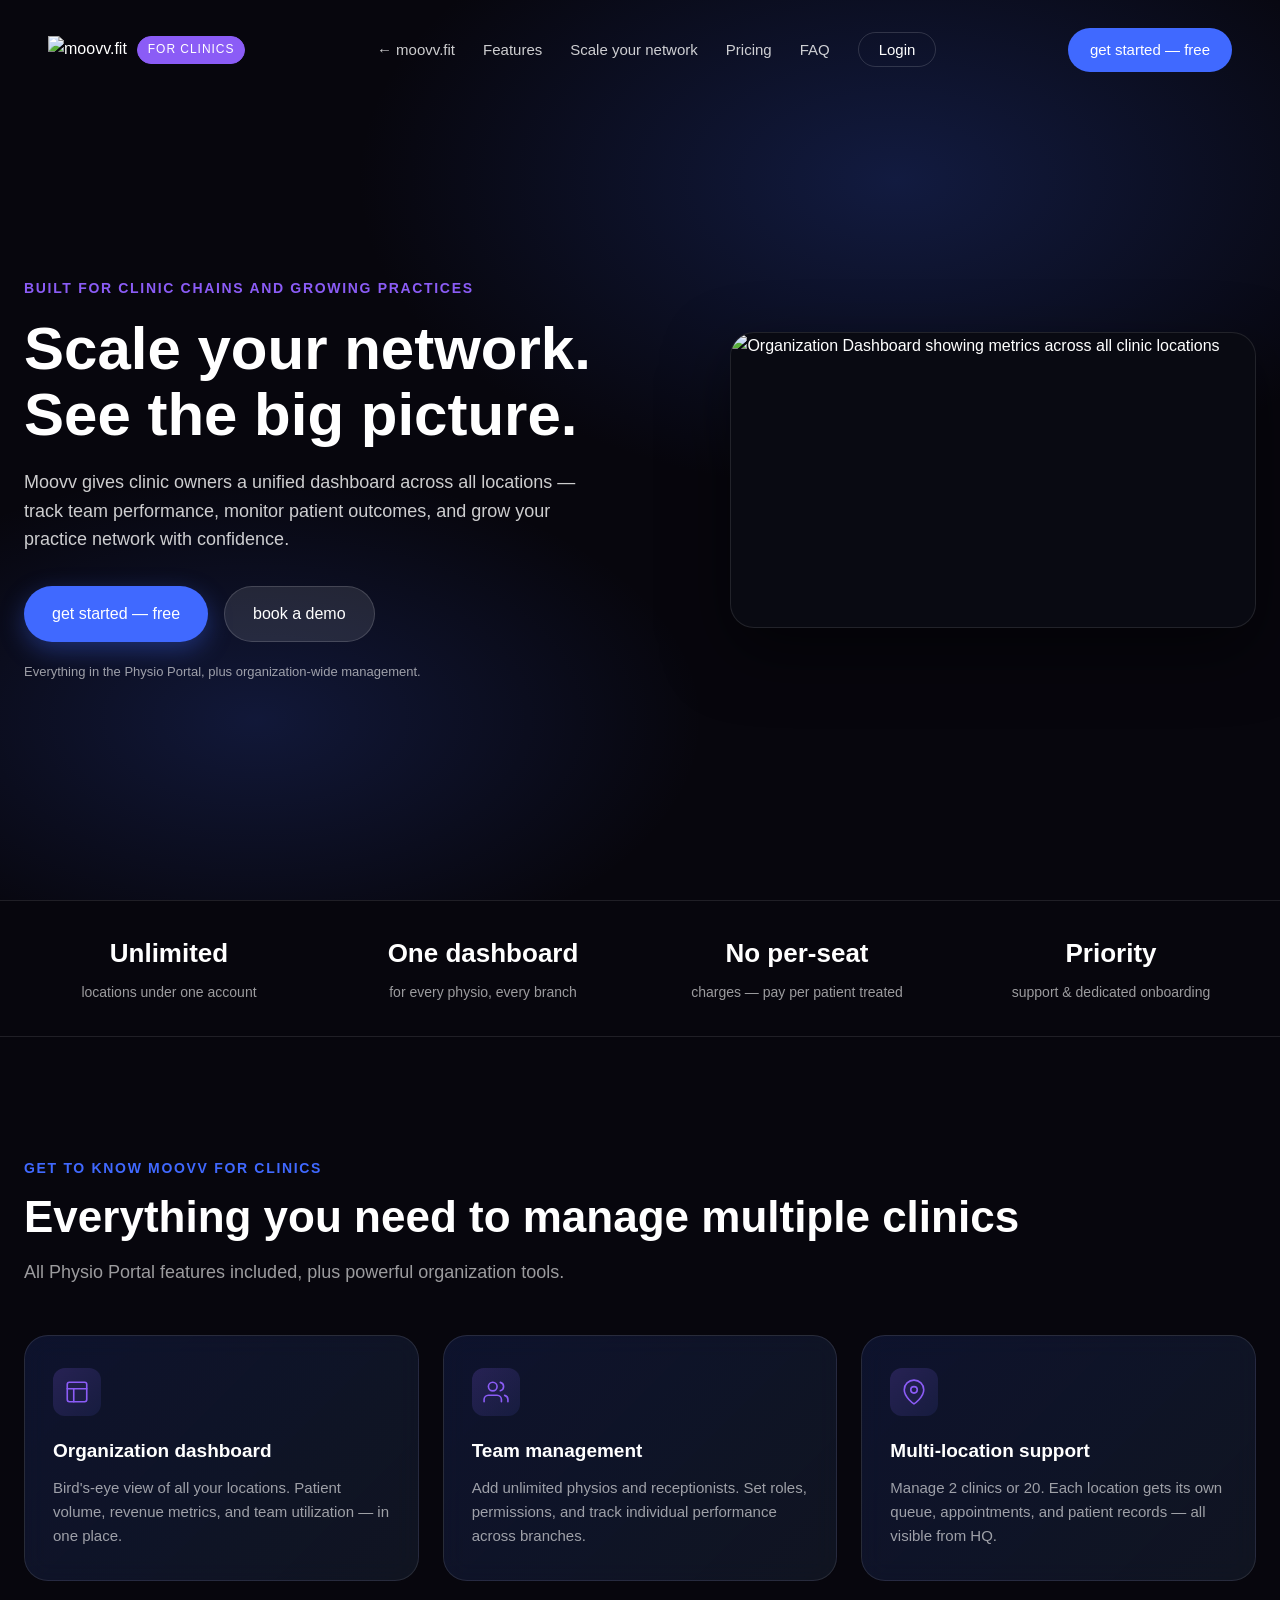
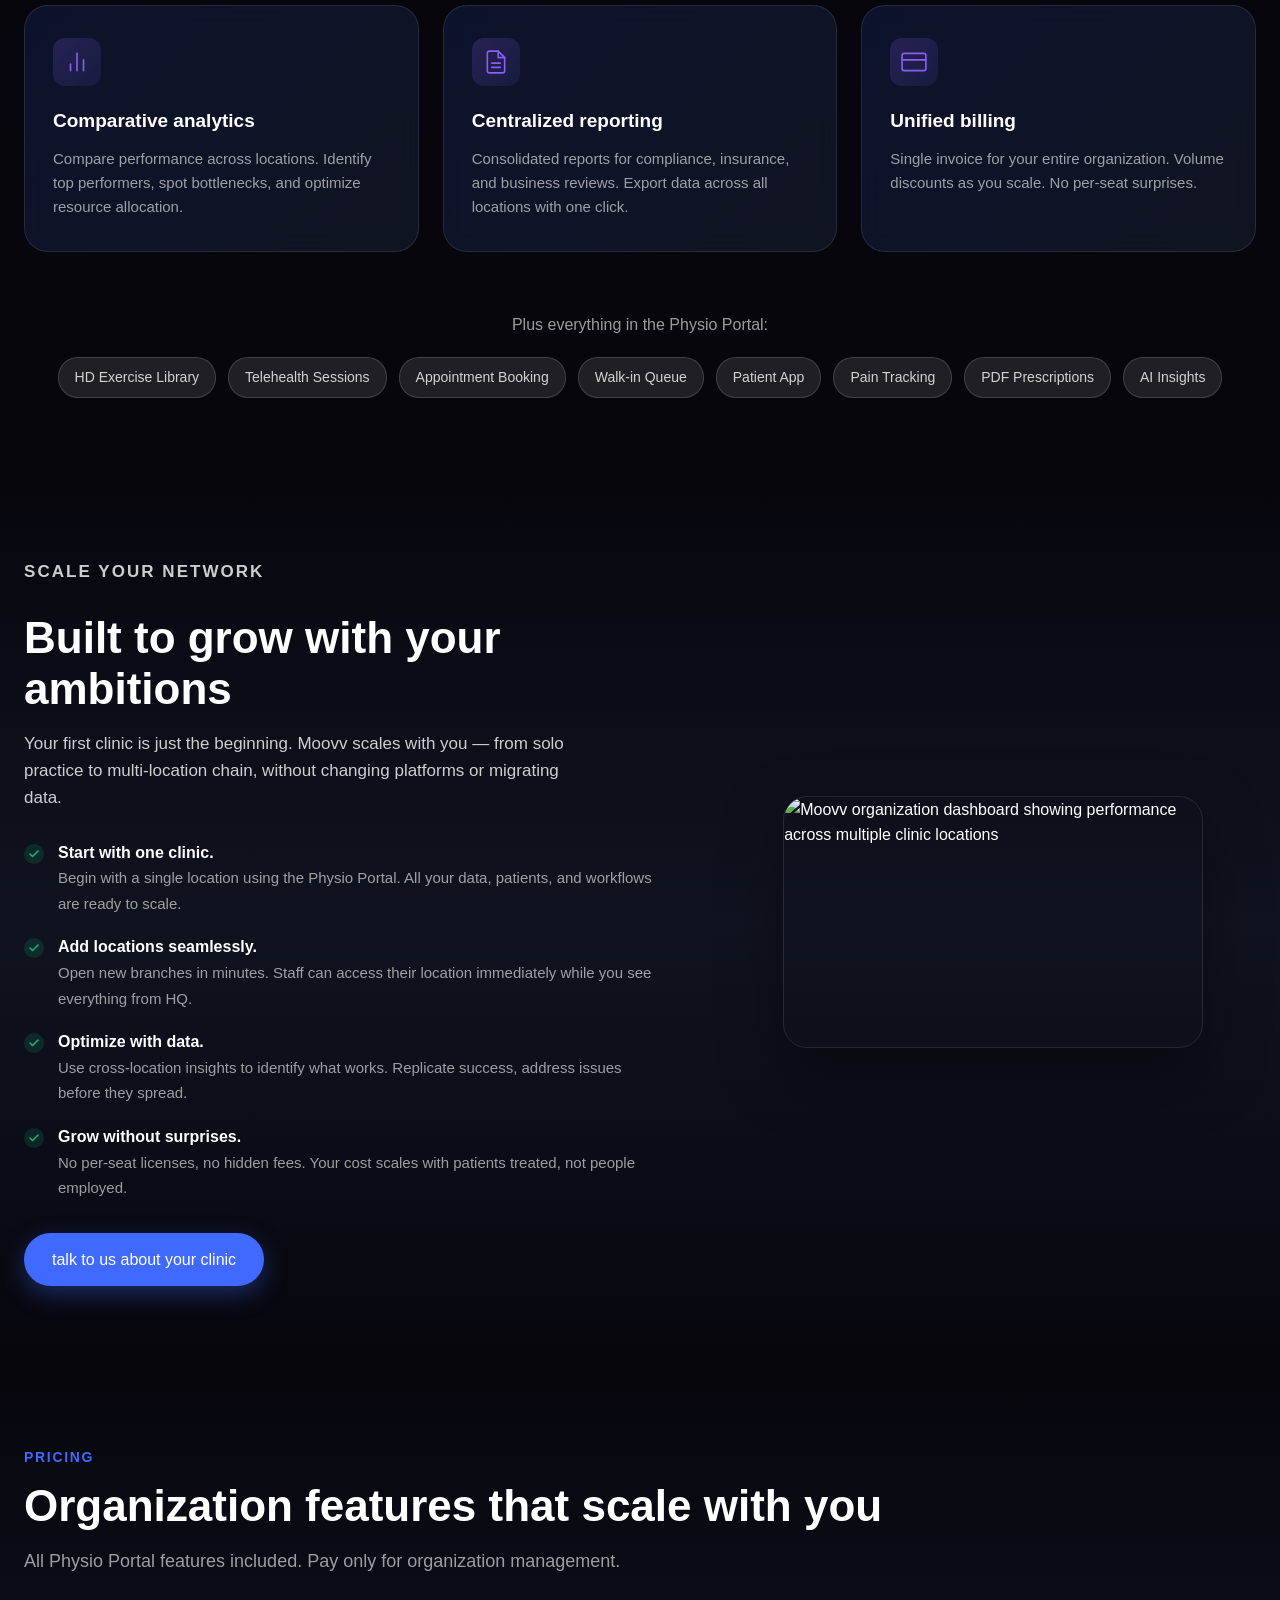
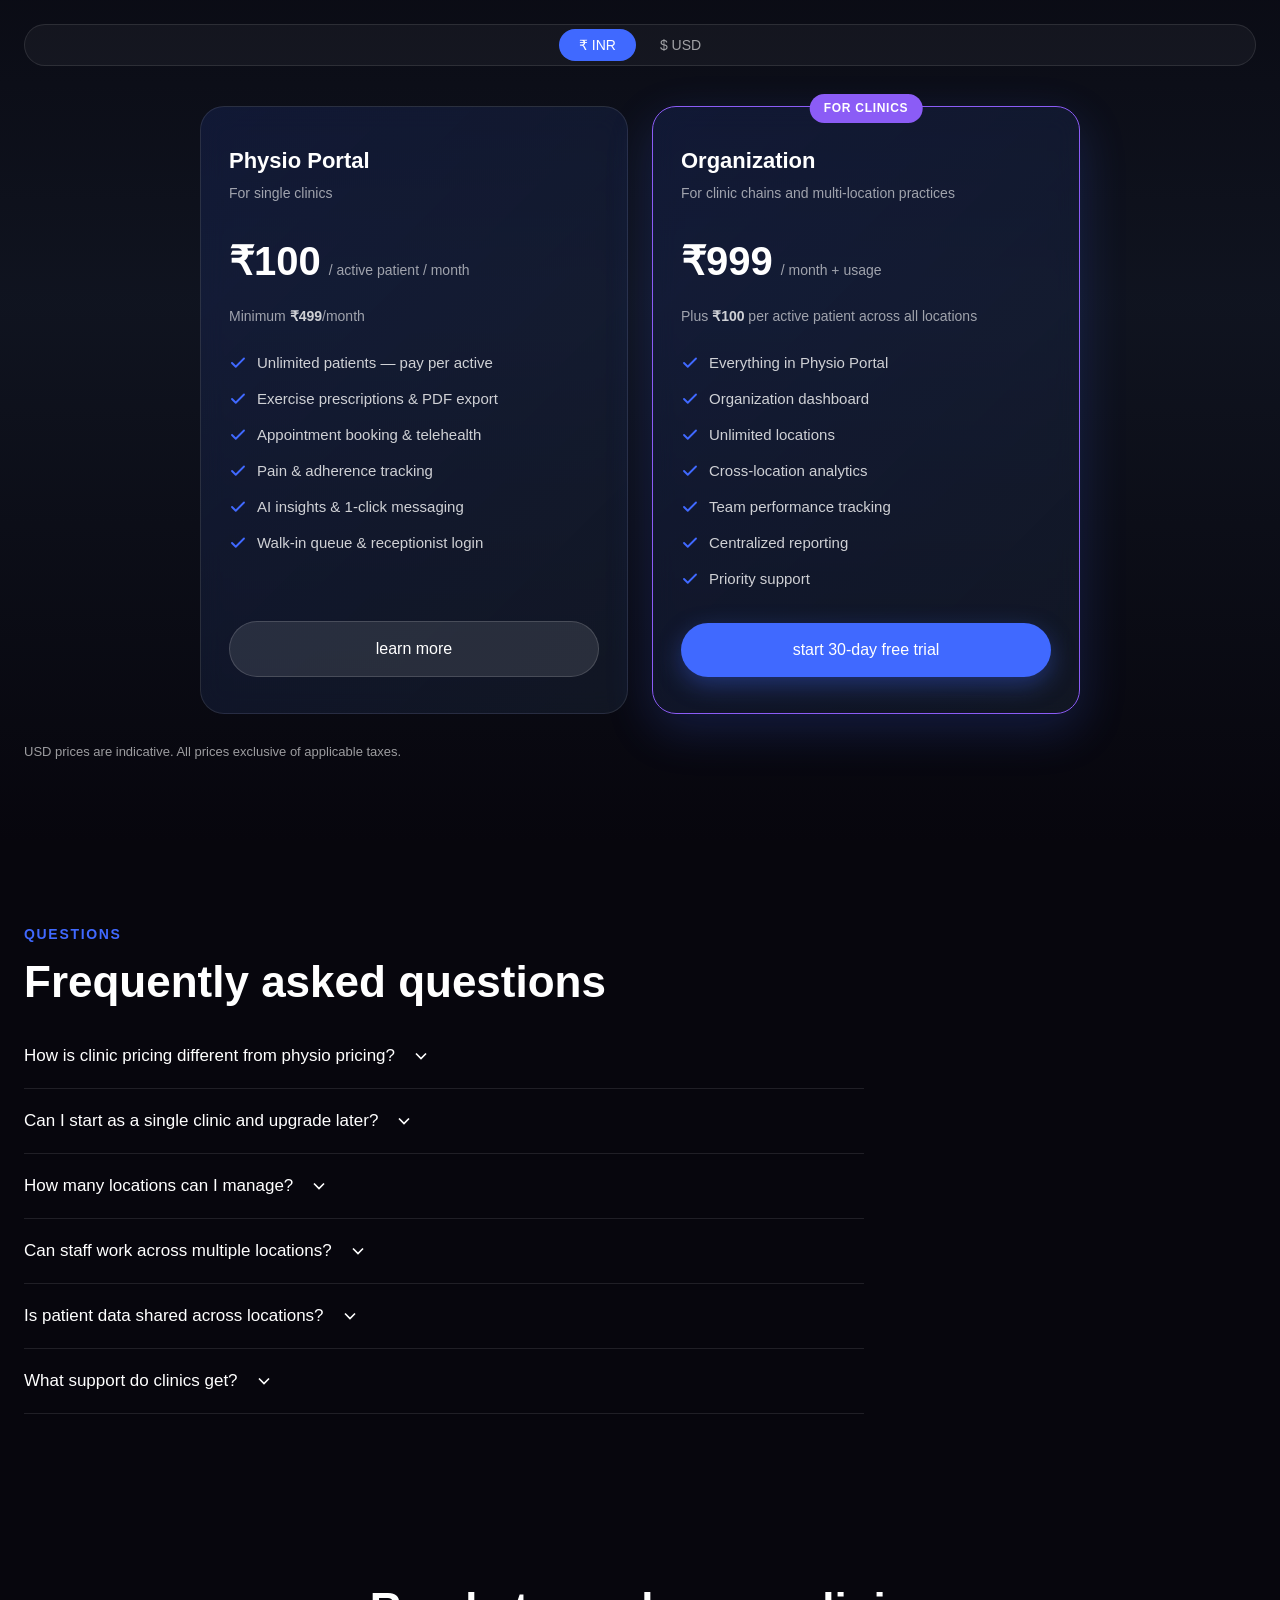
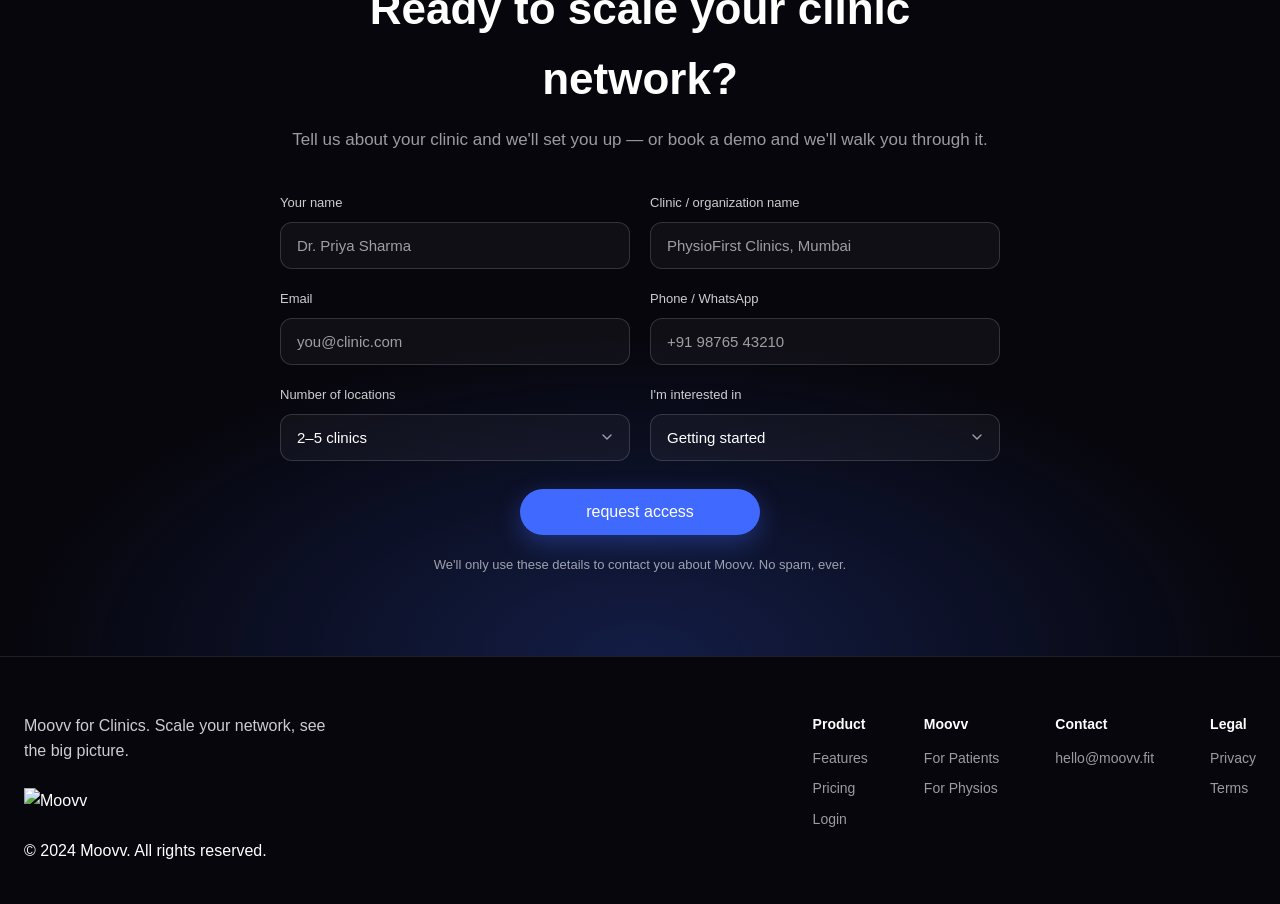
==== for-clinics/index.html @ 2aae52e4 "fix(for-clinics): UI fixes - logo tag, currency toggle, FAQ, pricing text, CTA" ====
<!DOCTYPE html>
<html lang="en">

<head>
  <meta charset="UTF-8">
  <meta name="viewport" content="width=device-width, initial-scale=1.0, viewport-fit=cover">
  <meta name="description"
    content="Moovv for Clinics — manage multiple locations, track physio performance, and grow your practice network. Organization dashboard, team analytics, and centralized patient insights. Everything in the Physio Portal, plus multi-location management from ₹999/month.">
  <meta name="keywords"
    content="physiotherapy clinic software, multi-location clinic management, physio practice network, clinic analytics, team performance tracking, physiotherapy chain software, clinic dashboard India, multi-branch physio software, physio clinic management, HEP software for chains">
  <meta name="theme-color" content="#07060D">

  <!-- Open Graph -->
  <meta property="og:title" content="Moovv for Clinics — scale your physiotherapy network">
  <meta property="og:description"
    content="Organization dashboard, multi-location management, team analytics, and centralized patient insights — built for clinic chains and growing practices.">
  <meta property="og:type" content="website">
  <meta property="og:url" content="https://www.moovv.fit/for-clinics/">
  <meta property="og:image" content="images/placeholders/og-image.png">

  <!-- Twitter -->
  <meta name="twitter:card" content="summary_large_image">
  <meta name="twitter:title" content="Moovv for Clinics — scale your physiotherapy network">
  <meta name="twitter:description"
    content="Organization dashboard, multi-location management, team analytics, and centralized patient insights — built for clinic chains.">
  <meta name="twitter:image" content="images/placeholders/og-image.png">

  <link rel="canonical" href="https://www.moovv.fit/for-clinics/">

  <title>Moovv for Clinics — Multi-Location Practice Management</title>
  <link rel="icon" type="image/svg+xml" href="images/Logo_Icon.svg">

  <script type="application/ld+json">
  {
    "@context": "https://schema.org",
    "@type": "SoftwareApplication",
    "name": "Moovv for Clinics",
    "applicationCategory": "BusinessApplication",
    "operatingSystem": "Web",
    "description": "Multi-location physiotherapy clinic management platform with organization dashboard, team analytics, centralized patient tracking, and performance insights across all branches.",
    "url": "https://www.moovv.fit/for-clinics/",
    "publisher": { "@type": "Organization", "name": "Moovv" },
    "offers": {
      "@type": "Offer",
      "price": "999",
      "priceCurrency": "INR",
      "description": "₹999/month for organization features, plus ₹100 per active patient across all locations. Includes everything in the Physio Portal."
    }
  }
  </script>

  <script type="application/ld+json">
  {
    "@context": "https://schema.org",
    "@type": "FAQPage",
    "mainEntity": [
      {
        "@type": "Question",
        "name": "How is clinic pricing different from physio pricing?",
        "acceptedAnswer": {
          "@type": "Answer",
          "text": "Individual physios pay ₹499/month minimum + ₹100 per active patient. Clinics pay an additional ₹999/month for organization features (dashboard, multi-location, analytics) — the per-patient rate stays the same across all your locations."
        }
      },
      {
        "@type": "Question",
        "name": "Can I start as a single clinic and upgrade later?",
        "acceptedAnswer": {
          "@type": "Answer",
          "text": "Absolutely. Start with the Physio Portal. When you're ready to add locations or need organization features, upgrade instantly. All your data carries over."
        }
      },
      {
        "@type": "Question",
        "name": "How many locations can I manage?",
        "acceptedAnswer": {
          "@type": "Answer",
          "text": "Unlimited. Whether you have 2 clinics or 50, the organization fee stays at ₹999/month. You only pay more as your patient volume grows."
        }
      },
      {
        "@type": "Question",
        "name": "Can staff work across multiple locations?",
        "acceptedAnswer": {
          "@type": "Answer",
          "text": "Yes. Physios can be assigned to multiple branches and their schedules sync across locations. Receptionists can manage queues for any location they're permitted to access."
        }
      },
      {
        "@type": "Question",
        "name": "Is patient data shared across locations?",
        "acceptedAnswer": {
          "@type": "Answer",
          "text": "Patient records are accessible at any location within your organization (with appropriate permissions). If a patient visits a different branch, their history is available to the treating physio."
        }
      },
      {
        "@type": "Question",
        "name": "What support do clinics get?",
        "acceptedAnswer": {
          "@type": "Answer",
          "text": "Organization accounts include priority support with faster response times, dedicated onboarding for new locations, and quarterly business reviews on request."
        }
      }
    ]
  }
  </script>

  <link rel="stylesheet" href="css/styles.css?v=2">
</head>

<body>
  <!-- Navigation -->
  <nav class="nav" id="nav">
    <div class="nav-container">
      <a href="/for-clinics/" class="nav-logo">
        <img src="images/Logo.svg" alt="moovv.fit" class="nav-logo-img">
        <span class="nav-logo-tag clinic">for clinics</span>
      </a>

      <ul class="nav-links" id="navLinks">
        <li><a href="https://www.moovv.fit/" class="nav-back">← moovv.fit</a></li>
        <li><a href="#features">Features</a></li>
        <li><a href="#scale">Scale your network</a></li>
        <li><a href="#pricing">Pricing</a></li>
        <li><a href="#faq">FAQ</a></li>
        <li><a href="https://physio.moovv.fit/login" class="nav-login" rel="noopener noreferrer">Login</a></li>
      </ul>

      <a href="#get-started" class="btn-nav-cta">get started — free</a>

      <button class="nav-toggle" id="navToggle" aria-label="Toggle navigation">
        <span></span>
        <span></span>
        <span></span>
      </button>
    </div>
  </nav>

  <!-- Hero Section -->
  <section class="hero" id="hero">
    <div class="hero-bg">
      <div class="hero-overlay"></div>
    </div>

    <div class="container hero-content hero-layout">
      <div class="hero-copy">
        <p class="hero-eyebrow clinic">Built for clinic chains and growing practices</p>
        <h1>Scale your network.<br>See the big picture.</h1>
        <p class="hero-subtitle">Moovv gives clinic owners a unified dashboard across all locations — track team performance, 
          monitor patient outcomes, and grow your practice network with confidence.</p>

        <div class="hero-ctas">
          <a href="#get-started" class="btn-primary">get started — free</a>
          <a href="#get-started" class="btn-secondary" data-intent="demo">book a demo</a>
        </div>

        <p class="hero-trust">Everything in the Physio Portal, plus organization-wide management.</p>
      </div>

      <div class="hero-media">
        <div class="video-frame">
          <img class="hero-img" src="images/screens/org-dashboard.png" alt="Organization Dashboard showing metrics across all clinic locations" width="1600" height="960">
        </div>
      </div>
    </div>
  </section>

  <!-- Social proof strip -->
  <section class="proof-strip">
    <div class="container proof-grid">
      <div class="proof-item">
        <strong>Unlimited</strong>
        <span>locations under one account</span>
      </div>
      <div class="proof-item">
        <strong>One dashboard</strong>
        <span>for every physio, every branch</span>
      </div>
      <div class="proof-item">
        <strong>No per-seat</strong>
        <span>charges — pay per patient treated</span>
      </div>
      <div class="proof-item">
        <strong>Priority</strong>
        <span>support &amp; dedicated onboarding</span>
      </div>
    </div>
  </section>

  <!-- Features Section -->
  <section class="features" id="features">
    <div class="container">
      <p class="section-eyebrow">Get to know Moovv for Clinics</p>
      <h2 class="section-title">Everything you need to manage multiple clinics</h2>
      <p class="section-subtitle">All Physio Portal features included, plus powerful organization tools.</p>

      <div class="feature-grid">
        <div class="glass-panel feature-card">
          <div class="panel-icon clinic">
            <svg viewBox="0 0 24 24" fill="none" stroke="currentColor" stroke-width="1.5" stroke-linecap="round" stroke-linejoin="round">
              <rect x="3" y="3" width="18" height="18" rx="2" ry="2"></rect>
              <line x1="3" y1="9" x2="21" y2="9"></line>
              <line x1="9" y1="21" x2="9" y2="9"></line>
            </svg>
          </div>
          <h3>Organization dashboard</h3>
          <p>Bird's-eye view of all your locations. Patient volume, revenue metrics, and team utilization — in one place.</p>
        </div>

        <div class="glass-panel feature-card">
          <div class="panel-icon clinic">
            <svg viewBox="0 0 24 24" fill="none" stroke="currentColor" stroke-width="1.5" stroke-linecap="round" stroke-linejoin="round">
              <path d="M17 21v-2a4 4 0 0 0-4-4H5a4 4 0 0 0-4 4v2"></path>
              <circle cx="9" cy="7" r="4"></circle>
              <path d="M23 21v-2a4 4 0 0 0-3-3.87"></path>
              <path d="M16 3.13a4 4 0 0 1 0 7.75"></path>
            </svg>
          </div>
          <h3>Team management</h3>
          <p>Add unlimited physios and receptionists. Set roles, permissions, and track individual performance across branches.</p>
        </div>

        <div class="glass-panel feature-card">
          <div class="panel-icon clinic">
            <svg viewBox="0 0 24 24" fill="none" stroke="currentColor" stroke-width="1.5" stroke-linecap="round" stroke-linejoin="round">
              <path d="M21 10c0 7-9 13-9 13s-9-6-9-13a9 9 0 0 1 18 0z"></path>
              <circle cx="12" cy="10" r="3"></circle>
            </svg>
          </div>
          <h3>Multi-location support</h3>
          <p>Manage 2 clinics or 20. Each location gets its own queue, appointments, and patient records — all visible from HQ.</p>
        </div>

        <div class="glass-panel feature-card">
          <div class="panel-icon clinic">
            <svg viewBox="0 0 24 24" fill="none" stroke="currentColor" stroke-width="1.5" stroke-linecap="round" stroke-linejoin="round">
              <line x1="18" y1="20" x2="18" y2="10"></line>
              <line x1="12" y1="20" x2="12" y2="4"></line>
              <line x1="6" y1="20" x2="6" y2="14"></line>
            </svg>
          </div>
          <h3>Comparative analytics</h3>
          <p>Compare performance across locations. Identify top performers, spot bottlenecks, and optimize resource allocation.</p>
        </div>

        <div class="glass-panel feature-card">
          <div class="panel-icon clinic">
            <svg viewBox="0 0 24 24" fill="none" stroke="currentColor" stroke-width="1.5" stroke-linecap="round" stroke-linejoin="round">
              <path d="M14 2H6a2 2 0 0 0-2 2v16a2 2 0 0 0 2 2h12a2 2 0 0 0 2-2V8z"></path>
              <polyline points="14 2 14 8 20 8"></polyline>
              <line x1="16" y1="13" x2="8" y2="13"></line>
              <line x1="16" y1="17" x2="8" y2="17"></line>
            </svg>
          </div>
          <h3>Centralized reporting</h3>
          <p>Consolidated reports for compliance, insurance, and business reviews. Export data across all locations with one click.</p>
        </div>

        <div class="glass-panel feature-card">
          <div class="panel-icon clinic">
            <svg viewBox="0 0 24 24" fill="none" stroke="currentColor" stroke-width="1.5" stroke-linecap="round" stroke-linejoin="round">
              <rect x="1" y="4" width="22" height="16" rx="2" ry="2"></rect>
              <line x1="1" y1="10" x2="23" y2="10"></line>
            </svg>
          </div>
          <h3>Unified billing</h3>
          <p>Single invoice for your entire organization. Volume discounts as you scale. No per-seat surprises.</p>
        </div>
      </div>

      <div class="features-included">
        <p class="features-included-label">Plus everything in the Physio Portal:</p>
        <div class="features-included-list">
          <span>HD Exercise Library</span>
          <span>Telehealth Sessions</span>
          <span>Appointment Booking</span>
          <span>Walk-in Queue</span>
          <span>Patient App</span>
          <span>Pain Tracking</span>
          <span>PDF Prescriptions</span>
          <span>AI Insights</span>
        </div>
      </div>
    </div>
  </section>

  <!-- Scale Section -->
  <section class="grow" id="scale">
    <div class="container grow-layout">
      <div class="grow-copy">
        <p class="section-eyebrow">Scale your network</p>
        <h2 class="section-title">Built to grow with your ambitions</h2>
        <p>Your first clinic is just the beginning. Moovv scales with you — from solo practice to multi-location chain, without changing platforms or migrating data.</p>

        <ul class="grow-list">
          <li>
            <strong>Start with one clinic.</strong>
            <span>Begin with a single location using the Physio Portal. All your data, patients, and workflows are ready to scale.</span>
          </li>
          <li>
            <strong>Add locations seamlessly.</strong>
            <span>Open new branches in minutes. Staff can access their location immediately while you see everything from HQ.</span>
          </li>
          <li>
            <strong>Optimize with data.</strong>
            <span>Use cross-location insights to identify what works. Replicate success, address issues before they spread.</span>
          </li>
          <li>
            <strong>Grow without surprises.</strong>
            <span>No per-seat licenses, no hidden fees. Your cost scales with patients treated, not people employed.</span>
          </li>
        </ul>

        <a href="#get-started" class="btn-primary">talk to us about your clinic</a>
      </div>

      <div class="grow-media">
        <img class="section-img section-img--tall" src="images/screens/org-dashboard.png"
          alt="Moovv organization dashboard showing performance across multiple clinic locations" width="1600" height="960" loading="lazy">
      </div>
    </div>
  </section>

  <!-- Pricing Section -->
  <section class="pricing" id="pricing">
    <div class="container">
      <p class="section-eyebrow">Pricing</p>
      <h2 class="section-title">Organization features that scale with you</h2>
      <p class="section-subtitle">All Physio Portal features included. Pay only for organization management.</p>

      <div class="currency-toggle" role="group" aria-label="Currency">
        <button class="currency-btn active" data-currency="inr" aria-pressed="true">₹ INR</button>
        <button class="currency-btn" data-currency="usd" aria-pressed="false">$ USD</button>
      </div>

      <div class="pricing-grid pricing-grid--two">
        <div class="glass-panel pricing-card">
          <h3>Physio Portal</h3>
          <p class="pricing-tagline">For single clinics</p>
          <div class="pricing-amount">
            <span class="price" data-inr="₹100" data-usd="$1.05">₹100</span>
            <span class="pricing-period">/ active patient / month</span>
          </div>
          <p class="pricing-min">Minimum <span data-inr="₹499" data-usd="$5.25">₹499</span>/month</p>
          <ul class="pricing-features">
            <li>Unlimited patients — pay per active</li>
            <li>Exercise prescriptions &amp; PDF export</li>
            <li>Appointment booking &amp; telehealth</li>
            <li>Pain &amp; adherence tracking</li>
            <li>AI insights &amp; 1-click messaging</li>
            <li>Walk-in queue &amp; receptionist login</li>
          </ul>
          <a href="/for-physios/#get-started" class="btn-secondary pricing-cta">learn more</a>
        </div>

        <div class="glass-panel pricing-card pricing-card--featured">
          <span class="pricing-badge clinic">For Clinics</span>
          <h3>Organization</h3>
          <p class="pricing-tagline">For clinic chains and multi-location practices</p>
          <div class="pricing-amount">
            <span class="price" data-inr="₹999" data-usd="$10.50">₹999</span>
            <span class="pricing-period">/ month + usage</span>
          </div>
          <p class="pricing-min">Plus <span data-inr="₹100" data-usd="$1.05">₹100</span> per active patient across all locations</p>
          <ul class="pricing-features">
            <li>Everything in Physio Portal</li>
            <li>Organization dashboard</li>
            <li>Unlimited locations</li>
            <li>Cross-location analytics</li>
            <li>Team performance tracking</li>
            <li>Centralized reporting</li>
            <li>Priority support</li>
          </ul>
          <a href="#get-started" class="btn-primary pricing-cta">start 30-day free trial</a>
        </div>
      </div>

      <p class="pricing-note">USD prices are indicative. All prices exclusive of applicable taxes.</p>
    </div>
  </section>

  <!-- FAQ Section -->
  <section class="faq" id="faq">
    <div class="container">
      <p class="section-eyebrow">Questions</p>
      <h2 class="section-title">Frequently asked questions</h2>

      <div class="faq-list">
        <div class="faq-item">
          <button class="faq-question" aria-expanded="false">
            <span>How is clinic pricing different from physio pricing?</span>
            <svg class="faq-chevron" viewBox="0 0 24 24" fill="none" stroke="currentColor" stroke-width="2">
              <polyline points="6 9 12 15 18 9"></polyline>
            </svg>
          </button>
          <div class="faq-answer">
            <p>Individual physios pay ₹499/month minimum + ₹100 per active patient. Clinics pay an additional ₹999/month for organization features (dashboard, multi-location, analytics) — the per-patient rate stays the same across all your locations.</p>
          </div>
        </div>

        <div class="faq-item">
          <button class="faq-question" aria-expanded="false">
            <span>Can I start as a single clinic and upgrade later?</span>
            <svg class="faq-chevron" viewBox="0 0 24 24" fill="none" stroke="currentColor" stroke-width="2">
              <polyline points="6 9 12 15 18 9"></polyline>
            </svg>
          </button>
          <div class="faq-answer">
            <p>Absolutely. Start with the Physio Portal. When you're ready to add locations or need organization features, upgrade instantly. All your data carries over.</p>
          </div>
        </div>

        <div class="faq-item">
          <button class="faq-question" aria-expanded="false">
            <span>How many locations can I manage?</span>
            <svg class="faq-chevron" viewBox="0 0 24 24" fill="none" stroke="currentColor" stroke-width="2">
              <polyline points="6 9 12 15 18 9"></polyline>
            </svg>
          </button>
          <div class="faq-answer">
            <p>Unlimited. Whether you have 2 clinics or 50, the organization fee stays at ₹999/month. You only pay more as your patient volume grows.</p>
          </div>
        </div>

        <div class="faq-item">
          <button class="faq-question" aria-expanded="false">
            <span>Can staff work across multiple locations?</span>
            <svg class="faq-chevron" viewBox="0 0 24 24" fill="none" stroke="currentColor" stroke-width="2">
              <polyline points="6 9 12 15 18 9"></polyline>
            </svg>
          </button>
          <div class="faq-answer">
            <p>Yes. Physios can be assigned to multiple branches and their schedules sync across locations. Receptionists can manage queues for any location they're permitted to access.</p>
          </div>
        </div>

        <div class="faq-item">
          <button class="faq-question" aria-expanded="false">
            <span>Is patient data shared across locations?</span>
            <svg class="faq-chevron" viewBox="0 0 24 24" fill="none" stroke="currentColor" stroke-width="2">
              <polyline points="6 9 12 15 18 9"></polyline>
            </svg>
          </button>
          <div class="faq-answer">
            <p>Patient records are accessible at any location within your organization (with appropriate permissions). If a patient visits a different branch, their history is available to the treating physio.</p>
          </div>
        </div>

        <div class="faq-item">
          <button class="faq-question" aria-expanded="false">
            <span>What support do clinics get?</span>
            <svg class="faq-chevron" viewBox="0 0 24 24" fill="none" stroke="currentColor" stroke-width="2">
              <polyline points="6 9 12 15 18 9"></polyline>
            </svg>
          </button>
          <div class="faq-answer">
            <p>Organization accounts include priority support with faster response times, dedicated onboarding for new locations, and quarterly business reviews on request.</p>
          </div>
        </div>
      </div>
    </div>
  </section>

  <!-- Get Started / Onboarding Form Section -->
  <section class="cta" id="get-started">
    <div class="cta-bg"></div>
    <div class="container">
      <div class="cta-inner">
        <h2>Ready to scale your clinic network?</h2>
        <p class="cta-subtitle">Tell us about your clinic and we'll set you up — or book a demo and we'll walk you through it.</p>

        <form class="onboard-form" id="onboardForm" action="https://664k2ljv5fjdlqzc2pzjy4nijm0wggxg.lambda-url.ap-south-1.on.aws/" method="POST">
          <input type="text" name="_gotcha" style="display:none">
          <input type="hidden" name="source" value="for-clinics">

          <div class="form-row">
            <label>
              <span>Your name</span>
              <input type="text" name="name" placeholder="Dr. Priya Sharma" required>
            </label>
            <label>
              <span>Clinic / organization name</span>
              <input type="text" name="clinic" placeholder="PhysioFirst Clinics, Mumbai">
            </label>
          </div>

          <div class="form-row">
            <label>
              <span>Email</span>
              <input type="email" name="email" placeholder="you@clinic.com" required>
            </label>
            <label>
              <span>Phone / WhatsApp</span>
              <input type="tel" name="phone" placeholder="+91 98765 43210">
            </label>
          </div>

          <div class="form-row">
            <label>
              <span>Number of locations</span>
              <select name="practice_size">
                <option value="small">2–5 clinics</option>
                <option value="medium">6–10 clinics</option>
                <option value="large">11–20 clinics</option>
                <option value="chain">20+ clinics / chain</option>
              </select>
            </label>
            <label>
              <span>I'm interested in</span>
              <select name="intent" id="intentSelect">
                <option value="get_started">Getting started</option>
                <option value="demo">Booking a demo</option>
              </select>
            </label>
          </div>

          <button type="submit" class="btn-primary btn-form-submit">request access</button>
          <p class="form-agreement">We'll only use these details to contact you about Moovv. No spam, ever.</p>
        </form>

        <div class="form-success" id="formSuccess" hidden>
          <h3>Thanks — you're on the list! 🎉</h3>
          <p>We'll reach out within one working day to get you set up.</p>
        </div>
      </div>
    </div>
  </section>

  <!-- Footer -->
  <footer class="footer">
    <div class="container">
      <div class="footer-content">
        <div class="footer-left">
          <p class="footer-tagline">Moovv for Clinics. Scale your network, see the big picture.</p>
          <a href="/for-clinics/" class="footer-logo">
            <img src="images/Logo.svg" alt="Moovv" class="nav-logo-img">
          </a>
        </div>

        <div class="footer-links">
          <div class="footer-column">
            <h4>Product</h4>
            <a href="#features">Features</a>
            <a href="#pricing">Pricing</a>
            <a href="https://physio.moovv.fit/login" rel="noopener noreferrer">Login</a>
          </div>
          <div class="footer-column">
            <h4>Moovv</h4>
            <a href="https://www.moovv.fit/">For Patients</a>
            <a href="/for-physios/">For Physios</a>
          </div>
          <div class="footer-column">
            <h4>Contact</h4>
            <a href="mailto:hello@moovv.fit">hello@moovv.fit</a>
          </div>
          <div class="footer-column">
            <h4>Legal</h4>
            <a href="/for-physios/privacy">Privacy</a>
            <a href="/for-physios/terms">Terms</a>
          </div>
        </div>
      </div>

      <div class="footer-bottom">
        <p>&copy; 2024 Moovv. All rights reserved.</p>
      </div>
    </div>
  </footer>

  <script src="js/main.js?v=2"></script>
</body>

</html>
---- for-clinics/css/styles.css ----
/* =============================================
   Moovv for Physios — Landing Page Styles
   Brand tokens mirrored from moovvfit-landing
   ============================================= */

/* Font Faces */
@font-face {
  font-family: 'Lufga';
  src: url('../fonts/Lufga-Regular.ttf') format('truetype');
  font-weight: 400;
  font-style: normal;
  font-display: swap;
}

@font-face {
  font-family: 'Lufga';
  src: url('../fonts/Lufga-Medium.ttf') format('truetype');
  font-weight: 500;
  font-style: normal;
  font-display: swap;
}

@font-face {
  font-family: 'Lufga';
  src: url('../fonts/Lufga-SemiBold.ttf') format('truetype');
  font-weight: 600;
  font-style: normal;
  font-display: swap;
}

@font-face {
  font-family: 'Noto Sans';
  src: url('../fonts/NotoSans-VariableFont_wdth_wght.ttf') format('truetype');
  font-weight: 100 900;
  font-style: normal;
  font-display: swap;
}

/* CSS Variables */
:root {
  --brand-blue: #4069FF;
  --bg-dark-1: #07060D;
  --bg-dark-2: #182132;
  --bg-dark-3: #1B2C6A;
  --bg-dark-4: #090A12;
  --bg-dark-5: #202C59;
  --cta-blue: #4069FF;

  --white-100: #FFFFFF;
  --white-80: rgba(255, 255, 255, 0.80);
  --white-60: rgba(255, 255, 255, 0.60);
  --white-15: rgba(255, 255, 255, 0.15);
  --white-10: rgba(255, 255, 255, 0.10);
  --white-4: rgba(255, 255, 255, 0.04);

  --success-green: #10B981;
  --pain-red: #EF4444;

  --font-heading: 'Lufga', sans-serif;
  --font-body: 'Noto Sans', sans-serif;

  --container-max: 1280px;
  --section-padding: 80px;
}

/* Reset & Base */
*,
*::before,
*::after {
  box-sizing: border-box;
  margin: 0;
  padding: 0;
}

html {
  scroll-behavior: smooth;
  -webkit-font-smoothing: antialiased;
  -moz-osx-font-smoothing: grayscale;
}

body {
  font-family: var(--font-body);
  font-size: 16px;
  line-height: 1.6;
  color: var(--white-100);
  background: var(--bg-dark-1);
  overflow-x: hidden;
}

img {
  max-width: 100%;
  height: auto;
  display: block;
}

a {
  color: inherit;
  text-decoration: none;
}

.container {
  width: 100%;
  max-width: var(--container-max);
  margin: 0 auto;
  padding: 0 24px;
}

section {
  padding: var(--section-padding) 0;
}

section[hidden] {
  display: none;
}

/* Shared typography */
.section-eyebrow {
  font-family: var(--font-heading);
  font-size: 14px;
  font-weight: 600;
  letter-spacing: 0.12em;
  text-transform: uppercase;
  color: var(--brand-blue);
  margin-bottom: 12px;
}

.section-title {
  font-family: var(--font-heading);
  font-size: clamp(28px, 4vw, 44px);
  font-weight: 600;
  line-height: 1.15;
  margin-bottom: 16px;
}

.section-subtitle {
  color: var(--white-60);
  font-size: 18px;
  margin-bottom: 48px;
}

/* Buttons */
.btn-primary,
.btn-secondary {
  display: inline-flex;
  align-items: center;
  justify-content: center;
  gap: 8px;
  font-family: var(--font-heading);
  font-size: 16px;
  font-weight: 500;
  padding: 14px 28px;
  border-radius: 60px;
  border: none;
  cursor: pointer;
  transition: transform 0.2s ease, box-shadow 0.2s ease, background 0.2s ease;
}

.btn-primary {
  background: var(--cta-blue);
  color: var(--white-100);
  box-shadow: 0 8px 24px rgba(64, 105, 255, 0.35);
}

.btn-primary:hover {
  transform: translateY(-2px);
  box-shadow: 0 12px 32px rgba(64, 105, 255, 0.45);
}

.btn-secondary {
  background: var(--white-10);
  color: var(--white-100);
  border: 1px solid var(--white-15);
}

.btn-secondary:hover {
  background: var(--white-15);
  transform: translateY(-2px);
}

/* Glass panel */
.glass-panel {
  background: linear-gradient(135deg, rgba(27, 44, 106, 0.35) 0%, rgba(24, 33, 50, 0.55) 100%);
  border: 1px solid var(--white-10);
  border-radius: 24px;
  backdrop-filter: blur(12px);
  -webkit-backdrop-filter: blur(12px);
}

/* Media placeholders */
.media-placeholder {
  display: flex;
  flex-direction: column;
  align-items: center;
  justify-content: center;
  gap: 12px;
  width: 100%;
  border: 2px dashed var(--white-15);
  border-radius: 24px;
  background: var(--white-4);
  color: var(--white-60);
  font-family: var(--font-heading);
  font-size: 14px;
  text-align: center;
  padding: 24px;
}

.media-placeholder svg {
  width: 48px;
  height: 48px;
  opacity: 0.6;
}

.media-placeholder--video {
  aspect-ratio: 16 / 10;
}

.media-placeholder--tall {
  aspect-ratio: 4 / 5;
  max-width: 420px;
  margin: 0 auto;
}

.media-placeholder--wide {
  aspect-ratio: 16 / 10;
}

.media-placeholder--step {
  aspect-ratio: 4 / 3;
  border-radius: 16px;
  margin-bottom: 20px;
  font-size: 13px;
}

/* Real media (swap the placeholder src, keep the classes) */

/* The frame owns the geometry. The video is taken out of flow inside it, so its
   1280px intrinsic width can never widen the grid column — even if this stylesheet
   loads late or not at all, the column stays put. */
.video-frame {
  position: relative;
  width: 100%;
  max-width: 100%;
  aspect-ratio: 16 / 9;
  border-radius: 24px;
  overflow: hidden;
  border: 1px solid var(--white-10);
  background: var(--bg-dark-4);
  box-shadow: 0 24px 64px rgba(0, 0, 0, 0.5);
}

.hero-video {
  position: absolute;
  inset: 0;
  width: 100%;
  height: 100%;
  max-width: 100%;
  object-fit: contain;
  background: #000;
  display: block;
}

/* Grid items default to min-width:auto, which lets a wide replaced element stretch
   its track. Pin them so no image or video can distort the layout. */
.hero-layout > *,
.grow-layout > *,
.clinics-layout > *,
.feature-grid > *,
.steps-grid > *,
.pricing-grid > * {
  min-width: 0;
}

.section-img {
  width: 100%;
  height: auto;
  border-radius: 24px;
  border: 1px solid var(--white-10);
  box-shadow: 0 24px 64px rgba(0, 0, 0, 0.4);
}

.section-img--tall {
  max-width: 420px;
  margin: 0 auto;
}

/* Screenshots arrive at mixed aspect ratios (wide portal captures next to portrait
   phone grabs), so pin a uniform box and letterbox inside it — the grid stays even
   and nothing gets cropped. */
.step-img {
  width: 100%;
  aspect-ratio: 4 / 3;
  object-fit: contain;
  background: var(--bg-dark-4);
  border-radius: 16px;
  border: 1px solid var(--white-10);
  margin-bottom: 20px;
}

/* =============================================
   Navigation
   ============================================= */
.nav {
  position: fixed;
  top: 16px;
  left: 50%;
  transform: translateX(-50%);
  z-index: 1000;
  width: calc(100% - 48px);
  max-width: 1280px;
  padding: 12px 24px;
  border-radius: 60px;
  transition: all 0.3s ease;
}

.nav.scrolled {
  background: linear-gradient(135deg, rgba(27, 44, 106, 0.7) 0%, rgba(32, 44, 89, 0.8) 100%);
  backdrop-filter: blur(20px);
  -webkit-backdrop-filter: blur(20px);
  border: 1px solid rgba(255, 255, 255, 0.1);
  box-shadow: 0 8px 32px rgba(0, 0, 0, 0.3);
}

.nav-container {
  display: flex;
  align-items: center;
  justify-content: space-between;
  gap: 16px;
}

.nav-logo {
  display: inline-flex;
  align-items: center;
  gap: 10px;
}

.nav-logo-img {
  height: 28px;
  width: auto;
}

.nav-logo-tag {
  font-family: var(--font-heading);
  font-size: 12px;
  font-weight: 500;
  letter-spacing: 0.08em;
  text-transform: uppercase;
  color: var(--brand-blue);
  border: 1px solid rgba(64, 105, 255, 0.5);
  border-radius: 60px;
  padding: 3px 10px;
  white-space: nowrap;
}

.nav-links {
  display: flex;
  align-items: center;
  gap: 28px;
  list-style: none;
}

.nav-links a {
  font-family: var(--font-heading);
  font-size: 15px;
  font-weight: 500;
  color: var(--white-80);
  transition: color 0.2s ease;
  white-space: nowrap;
}

.nav-links a:hover {
  color: var(--white-100);
}

.nav-links a.nav-login {
  color: var(--white-100);
  border: 1px solid var(--white-15);
  border-radius: 60px;
  padding: 8px 20px;
}

.nav-links a.nav-login:hover {
  background: var(--white-10);
}

.btn-nav-cta {
  font-family: var(--font-heading);
  font-size: 15px;
  font-weight: 500;
  background: var(--cta-blue);
  color: var(--white-100);
  padding: 10px 22px;
  border-radius: 60px;
  white-space: nowrap;
  transition: transform 0.2s ease, box-shadow 0.2s ease;
}

.btn-nav-cta:hover {
  transform: translateY(-1px);
  box-shadow: 0 8px 24px rgba(64, 105, 255, 0.4);
}

.nav-toggle {
  display: none;
  flex-direction: column;
  gap: 5px;
  background: none;
  border: none;
  cursor: pointer;
  padding: 8px;
}

.nav-toggle span {
  width: 24px;
  height: 2px;
  background: var(--white-100);
  border-radius: 2px;
  transition: all 0.3s ease;
}

/* =============================================
   Hero
   ============================================= */
.hero {
  position: relative;
  min-height: 100vh;
  display: flex;
  align-items: center;
  padding: 140px 0 80px;
  overflow: hidden;
}

.hero-bg {
  position: absolute;
  inset: 0;
  background:
    radial-gradient(ellipse 60% 50% at 70% 20%, rgba(27, 44, 106, 0.55) 0%, transparent 70%),
    radial-gradient(ellipse 50% 40% at 20% 80%, rgba(64, 105, 255, 0.18) 0%, transparent 70%),
    var(--bg-dark-1);
}

.hero-content {
  position: relative;
  z-index: 1;
}

.hero-layout {
  display: grid;
  grid-template-columns: 1.1fr 0.9fr;
  gap: 64px;
  align-items: center;
}

.hero-eyebrow {
  font-family: var(--font-heading);
  font-size: 14px;
  font-weight: 600;
  letter-spacing: 0.12em;
  text-transform: uppercase;
  color: var(--brand-blue);
  margin-bottom: 16px;
}

.hero h1 {
  font-family: var(--font-heading);
  font-size: clamp(36px, 5vw, 60px);
  font-weight: 600;
  line-height: 1.1;
  margin-bottom: 20px;
}

.hero-subtitle {
  font-size: 18px;
  color: var(--white-80);
  max-width: 560px;
  margin-bottom: 32px;
}

.hero-ctas {
  display: flex;
  flex-wrap: wrap;
  gap: 16px;
  margin-bottom: 20px;
}

.hero-trust {
  font-size: 13px;
  color: var(--white-60);
}

/* =============================================
   Social proof strip
   ============================================= */
.proof-strip {
  padding: 0 0 40px;
}

.proof-grid {
  display: grid;
  grid-template-columns: repeat(4, 1fr);
  gap: 24px;
  border-top: 1px solid var(--white-10);
  border-bottom: 1px solid var(--white-10);
  padding: 32px 24px;
}

.proof-item {
  text-align: center;
}

.proof-item strong {
  display: block;
  font-family: var(--font-heading);
  font-size: 26px;
  font-weight: 600;
  color: var(--white-100);
  margin-bottom: 4px;
}

.proof-item span {
  font-size: 14px;
  color: var(--white-60);
}

/* =============================================
   Features
   ============================================= */
.feature-grid {
  display: grid;
  grid-template-columns: repeat(3, 1fr);
  gap: 24px;
}

.feature-card {
  padding: 32px 28px;
  transition: transform 0.25s ease, border-color 0.25s ease;
}

.feature-card:hover {
  transform: translateY(-4px);
  border-color: rgba(64, 105, 255, 0.4);
}

.panel-icon {
  width: 48px;
  height: 48px;
  display: flex;
  align-items: center;
  justify-content: center;
  border-radius: 12px;
  background: rgba(64, 105, 255, 0.15);
  color: var(--brand-blue);
  margin-bottom: 20px;
}

.panel-icon svg {
  width: 26px;
  height: 26px;
}

.feature-card h3 {
  font-family: var(--font-heading);
  font-size: 19px;
  font-weight: 600;
  margin-bottom: 10px;
}

.feature-card p {
  font-size: 15px;
  color: var(--white-60);
}

/* =============================================
   Grow / Clinics split sections
   ============================================= */
.grow {
  background: linear-gradient(180deg, transparent 0%, rgba(24, 33, 50, 0.5) 50%, transparent 100%);
}

.grow-layout,
.clinics-layout {
  display: grid;
  grid-template-columns: 1.1fr 0.9fr;
  gap: 64px;
  align-items: center;
}

.grow-copy > p,
.clinics-copy > p {
  font-size: 17px;
  color: var(--white-80);
  margin-bottom: 28px;
  max-width: 560px;
}

.grow-list {
  list-style: none;
  display: flex;
  flex-direction: column;
  gap: 18px;
  margin-bottom: 32px;
}

.grow-list li {
  position: relative;
  padding-left: 34px;
}

.grow-list li::before {
  content: '';
  position: absolute;
  left: 0;
  top: 4px;
  width: 20px;
  height: 20px;
  border-radius: 50%;
  background: rgba(16, 185, 129, 0.15) url("data:image/svg+xml,%3Csvg xmlns='http://www.w3.org/2000/svg' viewBox='0 0 24 24' fill='none' stroke='%2310B981' stroke-width='3' stroke-linecap='round' stroke-linejoin='round'%3E%3Cpolyline points='20 6 9 17 4 12'/%3E%3C/svg%3E") center / 12px no-repeat;
}

.grow-list strong {
  display: block;
  font-family: var(--font-heading);
  font-weight: 600;
  font-size: 16px;
}

.grow-list span {
  font-size: 15px;
  color: var(--white-60);
}

/* =============================================
   How it works
   ============================================= */
.steps-grid {
  display: grid;
  grid-template-columns: repeat(4, 1fr);
  gap: 24px;
  margin-top: 48px;
}

.step-card {
  position: relative;
}

.step-number {
  position: absolute;
  top: -14px;
  left: 16px;
  z-index: 1;
  width: 32px;
  height: 32px;
  display: flex;
  align-items: center;
  justify-content: center;
  border-radius: 50%;
  background: var(--cta-blue);
  color: var(--white-100);
  font-family: var(--font-heading);
  font-weight: 600;
  font-size: 15px;
  box-shadow: 0 4px 16px rgba(64, 105, 255, 0.4);
}

.step-card h3 {
  font-family: var(--font-heading);
  font-size: 17px;
  font-weight: 600;
  margin-bottom: 8px;
}

.step-card p {
  font-size: 14px;
  color: var(--white-60);
}

/* =============================================
   Pricing
   ============================================= */
.pricing {
  background: linear-gradient(180deg, transparent 0%, rgba(24, 33, 50, 0.5) 50%, transparent 100%);
}

.currency-toggle {
  display: inline-flex;
  gap: 4px;
  background: var(--white-4);
  border: 1px solid var(--white-10);
  border-radius: 60px;
  padding: 4px;
  margin-bottom: 40px;
}

.currency-btn {
  font-family: var(--font-heading);
  font-size: 14px;
  font-weight: 500;
  color: var(--white-60);
  background: transparent;
  border: none;
  border-radius: 60px;
  padding: 8px 20px;
  cursor: pointer;
  transition: all 0.2s ease;
}

.currency-btn.active {
  background: var(--cta-blue);
  color: var(--white-100);
}

.pricing-grid {
  display: grid;
  grid-template-columns: repeat(3, 1fr);
  gap: 24px;
  align-items: stretch;
}

.pricing-grid--two {
  grid-template-columns: repeat(2, 1fr);
  max-width: 880px;
  margin: 0 auto;
}

.pricing-card {
  position: relative;
  display: flex;
  flex-direction: column;
  padding: 36px 28px;
}

.pricing-card--featured {
  border-color: rgba(64, 105, 255, 0.6);
  box-shadow: 0 16px 48px rgba(64, 105, 255, 0.2);
}

.pricing-badge {
  position: absolute;
  top: -13px;
  left: 50%;
  transform: translateX(-50%);
  background: var(--cta-blue);
  color: var(--white-100);
  font-family: var(--font-heading);
  font-size: 12px;
  font-weight: 600;
  letter-spacing: 0.06em;
  text-transform: uppercase;
  border-radius: 60px;
  padding: 5px 14px;
  white-space: nowrap;
}

.pricing-card h3 {
  font-family: var(--font-heading);
  font-size: 22px;
  font-weight: 600;
  margin-bottom: 4px;
}

.pricing-tagline {
  font-size: 14px;
  color: var(--white-60);
  margin-bottom: 24px;
}

.pricing-amount {
  display: flex;
  align-items: baseline;
  gap: 8px;
  margin-bottom: 24px;
}

.price {
  font-family: var(--font-heading);
  font-size: 40px;
  font-weight: 600;
}

.pricing-period {
  font-size: 14px;
  color: var(--white-60);
}

.pricing-min {
  font-size: 14px;
  color: var(--white-60);
  margin: -12px 0 24px;
}

.pricing-min span {
  color: var(--white-80);
  font-weight: 600;
}

.pricing-features {
  list-style: none;
  display: flex;
  flex-direction: column;
  gap: 12px;
  margin-bottom: 32px;
  flex-grow: 1;
}

.pricing-features li {
  position: relative;
  padding-left: 28px;
  font-size: 15px;
  color: var(--white-80);
}

.pricing-features li::before {
  content: '';
  position: absolute;
  left: 0;
  top: 3px;
  width: 18px;
  height: 18px;
  background: url("data:image/svg+xml,%3Csvg xmlns='http://www.w3.org/2000/svg' viewBox='0 0 24 24' fill='none' stroke='%234069FF' stroke-width='2.5' stroke-linecap='round' stroke-linejoin='round'%3E%3Cpolyline points='20 6 9 17 4 12'/%3E%3C/svg%3E") center / contain no-repeat;
}

.pricing-cta {
  width: 100%;
}

.pricing-note {
  margin-top: 28px;
  font-size: 13px;
  color: var(--white-60);
}

/* =============================================
   Comparison table
   ============================================= */
.visually-hidden {
  position: absolute;
  width: 1px;
  height: 1px;
  padding: 0;
  margin: -1px;
  overflow: hidden;
  clip: rect(0, 0, 0, 0);
  white-space: nowrap;
  border: 0;
}

/* Wide tables scroll inside their own container so the page never scrolls sideways. */
.compare-scroll {
  overflow-x: auto;
  -webkit-overflow-scrolling: touch;
  border-radius: 24px;
  border: 1px solid var(--white-10);
  background: linear-gradient(135deg, rgba(27, 44, 106, 0.3) 0%, rgba(24, 33, 50, 0.5) 100%);
}

.compare-table {
  width: 100%;
  min-width: 600px;
  border-collapse: collapse;
  font-size: 15px;
}

.compare-table thead th {
  position: sticky;
  top: 0;
  background: var(--bg-dark-2);
  font-family: var(--font-heading);
  font-size: 14px;
  font-weight: 600;
  letter-spacing: 0.04em;
  text-transform: uppercase;
  color: var(--white-60);
  text-align: center;
  padding: 18px 16px;
  border-bottom: 1px solid var(--white-15);
}

.compare-table thead th:first-child {
  text-align: left;
}

.compare-table thead th.compare-us {
  color: var(--white-100);
  background: linear-gradient(180deg, rgba(64, 105, 255, 0.35) 0%, var(--bg-dark-2) 100%);
}

.compare-table tbody th {
  text-align: left;
  font-weight: 400;
  font-family: var(--font-body);
  color: var(--white-80);
  padding: 16px;
  border-bottom: 1px solid var(--white-4);
}

.compare-table tbody td {
  text-align: center;
  padding: 16px;
  border-bottom: 1px solid var(--white-4);
  vertical-align: middle;
}

/* Highlight our column down the full height of the table. */
.compare-table tbody td:last-child {
  background: rgba(64, 105, 255, 0.08);
  border-left: 1px solid rgba(64, 105, 255, 0.25);
  border-right: 1px solid rgba(64, 105, 255, 0.25);
}

.compare-table tbody tr:last-child td:last-child {
  border-bottom: 1px solid rgba(64, 105, 255, 0.25);
  border-radius: 0 0 12px 12px;
}

.compare-table tbody tr:hover th,
.compare-table tbody tr:hover td {
  background-color: rgba(255, 255, 255, 0.03);
}

.compare-table tbody tr:hover td:last-child {
  background-color: rgba(64, 105, 255, 0.14);
}

.mark {
  display: inline-block;
  font-size: 20px;
  line-height: 1;
  font-weight: 700;
}

.mark--yes {
  color: var(--success-green);
}

.mark--no {
  color: var(--pain-red);
}

.mark--partial {
  color: #F59E0B;
}

.mark-note {
  display: block;
  margin-top: 6px;
  font-size: 12px;
  color: var(--white-60);
  font-family: var(--font-body);
}

/* ── Value stack ─────────────────────────────────────────────────────────── */
.compare-value {
  margin-top: 48px;
  padding: 36px;
  border-radius: 24px;
  border: 1px solid var(--white-10);
  background: linear-gradient(135deg, rgba(27, 44, 106, 0.35) 0%, rgba(24, 33, 50, 0.55) 100%);
}

.compare-value h3 {
  font-family: var(--font-heading);
  font-size: 22px;
  font-weight: 600;
  margin-bottom: 12px;
}

.compare-value > p {
  color: var(--white-80);
  font-size: 16px;
  max-width: 720px;
  margin-bottom: 28px;
}

.compare-stack {
  list-style: none;
  display: flex;
  flex-direction: column;
  gap: 10px;
  margin-bottom: 24px;
  max-width: 640px;
}

.compare-stack li {
  display: flex;
  align-items: baseline;
  justify-content: space-between;
  gap: 20px;
  padding: 14px 18px;
  border-radius: 12px;
  background: var(--white-4);
  border: 1px solid var(--white-10);
}

.compare-stack-label {
  color: var(--white-80);
  font-size: 15px;
}

.compare-stack-price {
  font-family: var(--font-heading);
  font-size: 20px;
  font-weight: 600;
  white-space: nowrap;
}

.compare-stack-price small {
  font-size: 12px;
  font-weight: 400;
  color: var(--white-60);
}

.compare-stack-total .compare-stack-price {
  color: var(--pain-red);
}

.compare-stack-us {
  background: rgba(64, 105, 255, 0.15);
  border-color: rgba(64, 105, 255, 0.5);
}

.compare-stack-us .compare-stack-label {
  color: var(--white-100);
}

.compare-stack-us .compare-stack-price {
  color: var(--brand-blue);
  font-size: 24px;
}

.compare-footnote {
  font-size: 12px;
  line-height: 1.6;
  color: var(--white-60);
  max-width: 760px;
  margin-bottom: 24px;
}

.compare-footnote a {
  color: var(--white-80);
  text-decoration: underline;
}

@media (max-width: 600px) {
  .compare-value {
    padding: 24px 20px;
  }

  .compare-stack li {
    flex-direction: column;
    align-items: flex-start;
    gap: 4px;
  }
}

/* =============================================
   Clinic chains marquee
   ============================================= */
.chains-strip {
  padding: 40px 0;
}

.chains-title {
  font-family: var(--font-heading);
  font-size: 14px;
  font-weight: 600;
  letter-spacing: 0.12em;
  text-transform: uppercase;
  color: var(--white-60);
  text-align: center;
  margin-bottom: 28px;
}

.chains-marquee {
  overflow: hidden;
  -webkit-mask-image: linear-gradient(90deg, transparent, #000 10%, #000 90%, transparent);
  mask-image: linear-gradient(90deg, transparent, #000 10%, #000 90%, transparent);
}

.chains-track {
  display: flex;
  width: max-content;
  animation: chains-scroll 30s linear infinite;
}

.chains-marquee:hover .chains-track {
  animation-play-state: paused;
}

.chains-group {
  display: flex;
  gap: 24px;
  padding-right: 24px;
}

@keyframes chains-scroll {
  to {
    transform: translateX(-50%);
  }
}

.chain-tile {
  display: flex;
  align-items: center;
  justify-content: center;
  width: 180px;
  height: 72px;
  border: 2px dashed var(--white-15);
  border-radius: 16px;
  background: var(--white-4);
  color: var(--white-60);
  font-family: var(--font-heading);
  font-size: 13px;
  flex-shrink: 0;
}

.chain-tile img {
  max-height: 44px;
  max-width: 140px;
  object-fit: contain;
}

/* =============================================
   Testimonials
   ============================================= */
.testimonial-grid {
  display: grid;
  grid-template-columns: repeat(3, 1fr);
  gap: 24px;
  margin-top: 48px;
}

.testimonial-card {
  padding: 28px;
  display: flex;
  flex-direction: column;
  gap: 24px;
}

.testimonial-card > p {
  font-size: 15px;
  color: var(--white-80);
  font-style: italic;
  flex-grow: 1;
}

.testimonial-author {
  display: flex;
  align-items: center;
  gap: 12px;
}

.testimonial-avatar {
  width: 44px;
  height: 44px;
  border-radius: 50%;
  background: var(--white-10);
  border: 2px dashed var(--white-15);
  flex-shrink: 0;
}

.testimonial-author strong {
  display: block;
  font-family: var(--font-heading);
  font-size: 15px;
  font-weight: 600;
}

.testimonial-author span {
  font-size: 13px;
  color: var(--white-60);
}

/* =============================================
   FAQ
   ============================================= */
.faq-title {
  font-family: var(--font-heading);
  font-size: clamp(28px, 4vw, 40px);
  font-weight: 600;
  margin-bottom: 40px;
}

.faq-list {
  max-width: 840px;
}

.faq-item {
  border-bottom: 1px solid var(--white-10);
}

.faq-question {
  width: 100%;
  display: flex;
  align-items: center;
  gap: 16px;
  background: none;
  border: none;
  color: var(--white-100);
  font-family: var(--font-heading);
  font-size: 17px;
  font-weight: 500;
  text-align: left;
  padding: 22px 0;
  cursor: pointer;
}

.faq-number {
  color: var(--brand-blue);
  flex-shrink: 0;
}

.faq-text {
  flex-grow: 1;
}

.faq-icon {
  position: relative;
  width: 16px;
  height: 16px;
  flex-shrink: 0;
}

.faq-icon::before,
.faq-icon::after {
  content: '';
  position: absolute;
  background: var(--white-60);
  transition: transform 0.25s ease;
}

.faq-icon::before {
  top: 7px;
  left: 0;
  width: 16px;
  height: 2px;
}

.faq-icon::after {
  top: 0;
  left: 7px;
  width: 2px;
  height: 16px;
}

.faq-item.active .faq-icon::after {
  transform: scaleY(0);
}

.faq-answer {
  max-height: 0;
  overflow: hidden;
  transition: max-height 0.3s ease;
}

.faq-item.active .faq-answer {
  max-height: 300px;
}

.faq-answer p {
  padding: 0 32px 22px;
  color: var(--white-60);
  font-size: 15px;
}

/* =============================================
   CTA / Onboarding form
   ============================================= */
.cta {
  position: relative;
  overflow: hidden;
}

.cta-bg {
  position: absolute;
  inset: 0;
  background:
    radial-gradient(ellipse 70% 60% at 50% 100%, rgba(27, 44, 106, 0.6) 0%, transparent 70%),
    transparent;
}

.cta-inner {
  position: relative;
  z-index: 1;
  max-width: 720px;
  margin: 0 auto;
  text-align: center;
}

.cta-inner h2 {
  font-family: var(--font-heading);
  font-size: clamp(28px, 4vw, 44px);
  font-weight: 600;
  margin-bottom: 12px;
}

.cta-subtitle {
  color: var(--white-60);
  font-size: 17px;
  margin-bottom: 40px;
}

.onboard-form {
  text-align: left;
  display: flex;
  flex-direction: column;
  gap: 20px;
}

.form-row {
  display: grid;
  grid-template-columns: 1fr 1fr;
  gap: 20px;
}

.onboard-form label {
  display: flex;
  flex-direction: column;
  gap: 8px;
}

.onboard-form label > span {
  font-family: var(--font-heading);
  font-size: 13px;
  font-weight: 500;
  color: var(--white-80);
}

.onboard-form input,
.onboard-form select {
  font-family: var(--font-body);
  font-size: 15px;
  color: var(--white-100);
  background: var(--white-4);
  border: 1px solid var(--white-15);
  border-radius: 12px;
  padding: 14px 16px;
  outline: none;
  transition: border-color 0.2s ease, background 0.2s ease;
  width: 100%;
  appearance: none;
}

.onboard-form select {
  background-image: url("data:image/svg+xml,%3Csvg xmlns='http://www.w3.org/2000/svg' viewBox='0 0 24 24' fill='none' stroke='rgba(255,255,255,0.6)' stroke-width='2' stroke-linecap='round' stroke-linejoin='round'%3E%3Cpolyline points='6 9 12 15 18 9'/%3E%3C/svg%3E");
  background-repeat: no-repeat;
  background-position: right 14px center;
  background-size: 16px;
}

.onboard-form select option {
  background: var(--bg-dark-2);
  color: var(--white-100);
}

.onboard-form input::placeholder {
  color: var(--white-60);
}

.onboard-form input:focus,
.onboard-form select:focus {
  border-color: var(--brand-blue);
  background: var(--white-10);
}

.btn-form-submit {
  align-self: center;
  min-width: 240px;
  margin-top: 8px;
}

.form-agreement {
  text-align: center;
  font-size: 13px;
  color: var(--white-60);
}

.form-success {
  padding: 48px 24px;
}

.form-success h3 {
  font-family: var(--font-heading);
  font-size: 26px;
  font-weight: 600;
  margin-bottom: 8px;
}

.form-success p {
  color: var(--white-60);
}

/* =============================================
   Footer
   ============================================= */
.footer {
  border-top: 1px solid var(--white-10);
  padding: 56px 0 40px;
}

.footer-content {
  display: flex;
  justify-content: space-between;
  gap: 48px;
  flex-wrap: wrap;
}

.footer-tagline {
  font-family: var(--font-heading);
  font-size: 16px;
  color: var(--white-80);
  margin-bottom: 24px;
  max-width: 320px;
}

.footer-links {
  display: flex;
  gap: 56px;
  flex-wrap: wrap;
}

.footer-column h4 {
  font-family: var(--font-heading);
  font-size: 14px;
  font-weight: 600;
  color: var(--white-100);
  margin-bottom: 12px;
}

.footer-column a {
  display: block;
  font-size: 14px;
  color: var(--white-60);
  margin-bottom: 8px;
  transition: color 0.2s ease;
}

.footer-column a:hover {
  color: var(--white-100);
}

/* =============================================
   Responsive
   ============================================= */
@media (max-width: 1024px) {
  .feature-grid {
    grid-template-columns: repeat(2, 1fr);
  }

  .steps-grid {
    grid-template-columns: repeat(2, 1fr);
    row-gap: 40px;
  }

  .proof-grid {
    grid-template-columns: repeat(2, 1fr);
  }
}

@media (max-width: 1100px) {
  .nav-links {
    position: absolute;
    top: calc(100% + 12px);
    left: 0;
    right: 0;
    flex-direction: column;
    align-items: stretch;
    gap: 4px;
    background: linear-gradient(135deg, rgba(27, 44, 106, 0.95) 0%, rgba(24, 33, 50, 0.98) 100%);
    backdrop-filter: blur(20px);
    -webkit-backdrop-filter: blur(20px);
    border: 1px solid var(--white-10);
    border-radius: 24px;
    padding: 16px;
    display: none;
  }

  .nav-links.open {
    display: flex;
  }

  .nav-links a {
    display: block;
    padding: 12px 16px;
    border-radius: 12px;
  }

  .nav-links a:hover {
    background: var(--white-10);
  }

  .nav-links a.nav-login {
    border: none;
    padding: 12px 16px;
  }

  .btn-nav-cta {
    display: none;
  }

  .nav-toggle {
    display: flex;
  }
}

@media (max-width: 900px) {
  .hero-layout,
  .grow-layout,
  .clinics-layout {
    grid-template-columns: 1fr;
    gap: 48px;
  }

  .clinics-media {
    order: 2;
  }

  .pricing-grid,
  .testimonial-grid {
    grid-template-columns: 1fr;
    max-width: 480px;
    margin-left: auto;
    margin-right: auto;
  }
}

@media (max-width: 600px) {
  :root {
    --section-padding: 56px;
  }

  .hero {
    padding: 120px 0 56px;
  }

  .feature-grid,
  .steps-grid,
  .proof-grid {
    grid-template-columns: 1fr;
  }

  .form-row {
    grid-template-columns: 1fr;
  }

  .hero-ctas {
    flex-direction: column;
    align-items: stretch;
  }

  .nav-logo-tag {
    display: none;
  }
}


/* =============================================
   Clinic-specific overrides (purple accent)
   ============================================= */

:root {
  --accent-clinic: #8B5CF6;
  --accent-clinic-hover: #7C3AED;
}

/* Hero eyebrow */
.hero-eyebrow.clinic {
  color: var(--accent-clinic);
}

/* Nav logo tag */
.nav-logo-tag.clinic {
  background: var(--accent-clinic);
  border-color: var(--accent-clinic);
  color: var(--white-100);
}

/* Center currency toggle */
.pricing .currency-toggle {
  display: flex;
  justify-content: center;
}

/* FAQ chevron rotation */
.faq-chevron {
  width: 20px;
  height: 20px;
  flex-shrink: 0;
  transition: transform 0.25s ease;
}

.faq-item.active .faq-chevron {
  transform: rotate(180deg);
}

/* Panel icons */
.panel-icon.clinic {
  background: linear-gradient(135deg, rgba(139, 92, 246, 0.2) 0%, rgba(99, 102, 241, 0.1) 100%);
  color: var(--accent-clinic);
}

/* Featured pricing badge */
.pricing-badge.clinic {
  background: var(--accent-clinic);
}

/* Featured pricing card border */
.pricing-card--featured {
  border-color: var(--accent-clinic);
}

/* Features included section */
.features-included {
  margin-top: 60px;
  text-align: center;
}

.features-included-label {
  font-family: var(--font-heading);
  font-size: 1rem;
  color: var(--white-60);
  margin-bottom: 20px;
}

.features-included-list {
  display: flex;
  flex-wrap: wrap;
  justify-content: center;
  gap: 12px;
}

.features-included-list span {
  background: var(--white-10);
  border: 1px solid var(--white-15);
  border-radius: 20px;
  padding: 8px 16px;
  font-size: 0.875rem;
  color: var(--white-80);
}
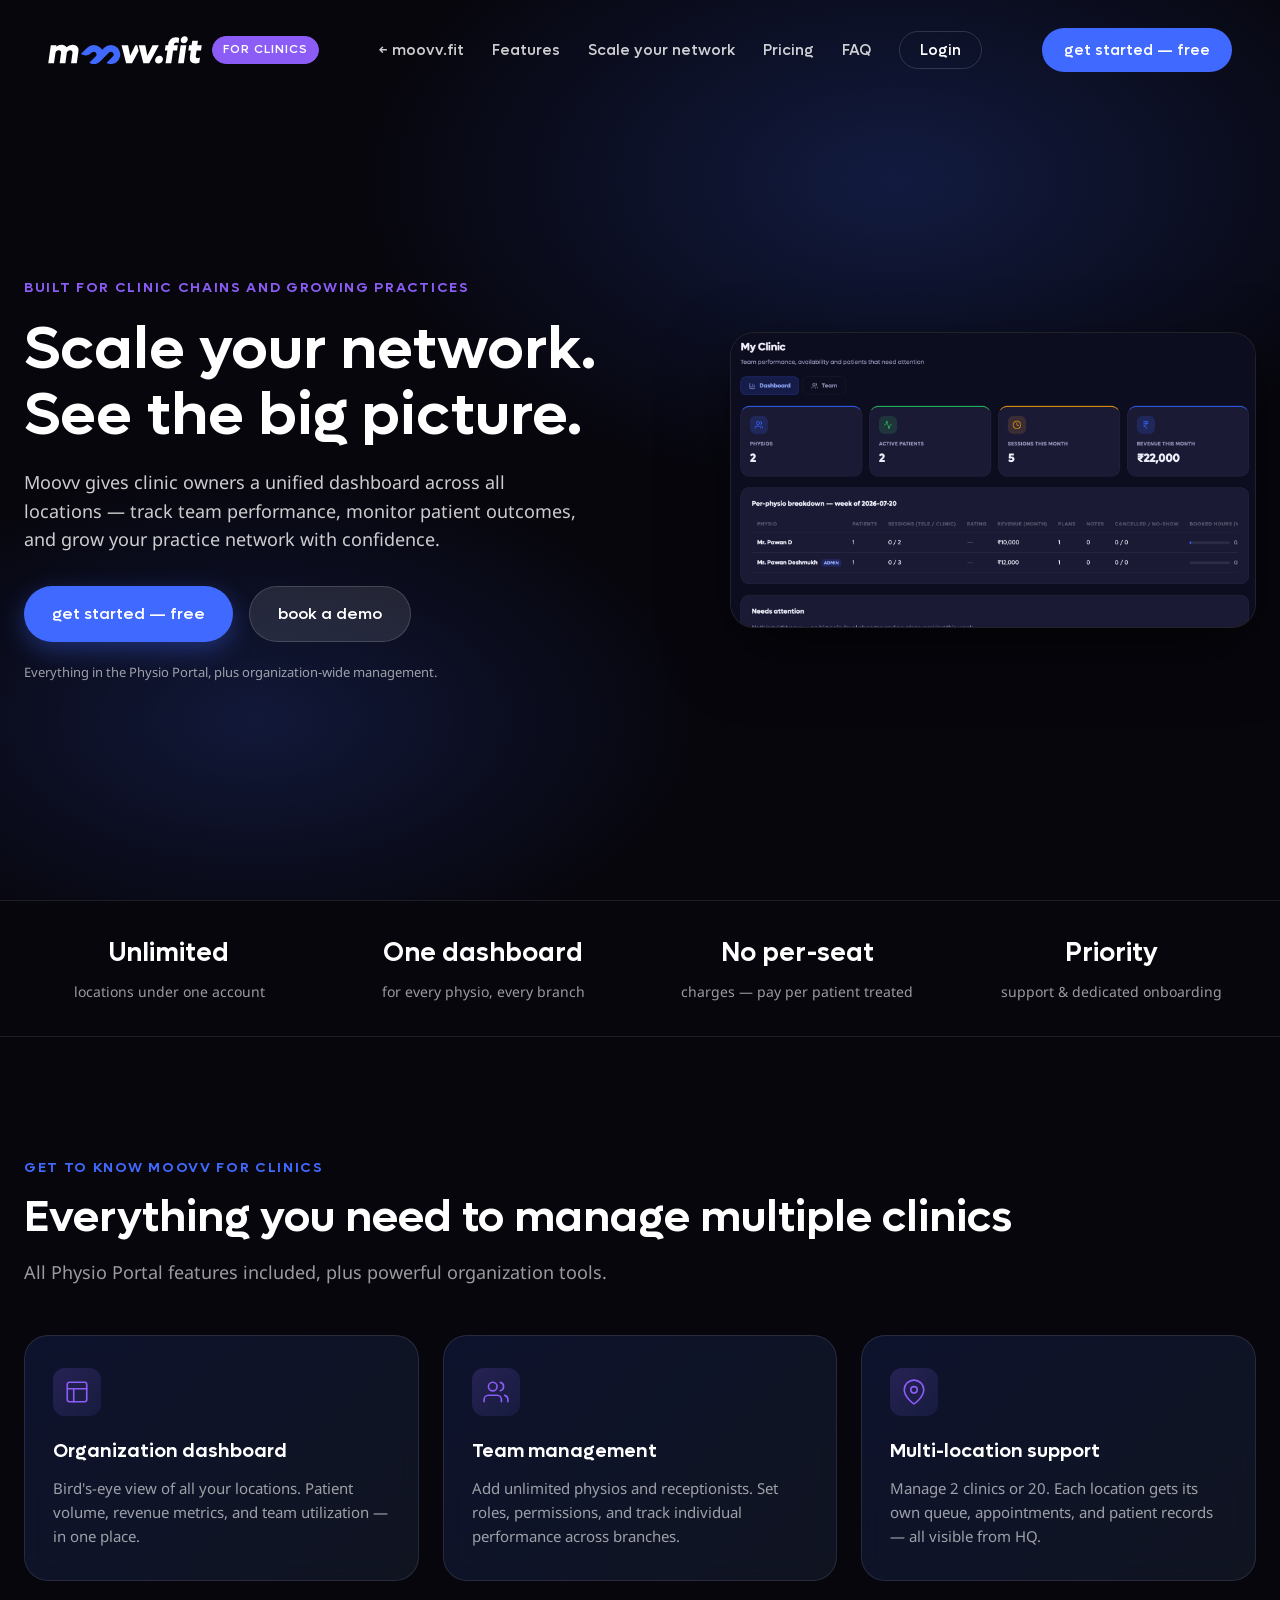
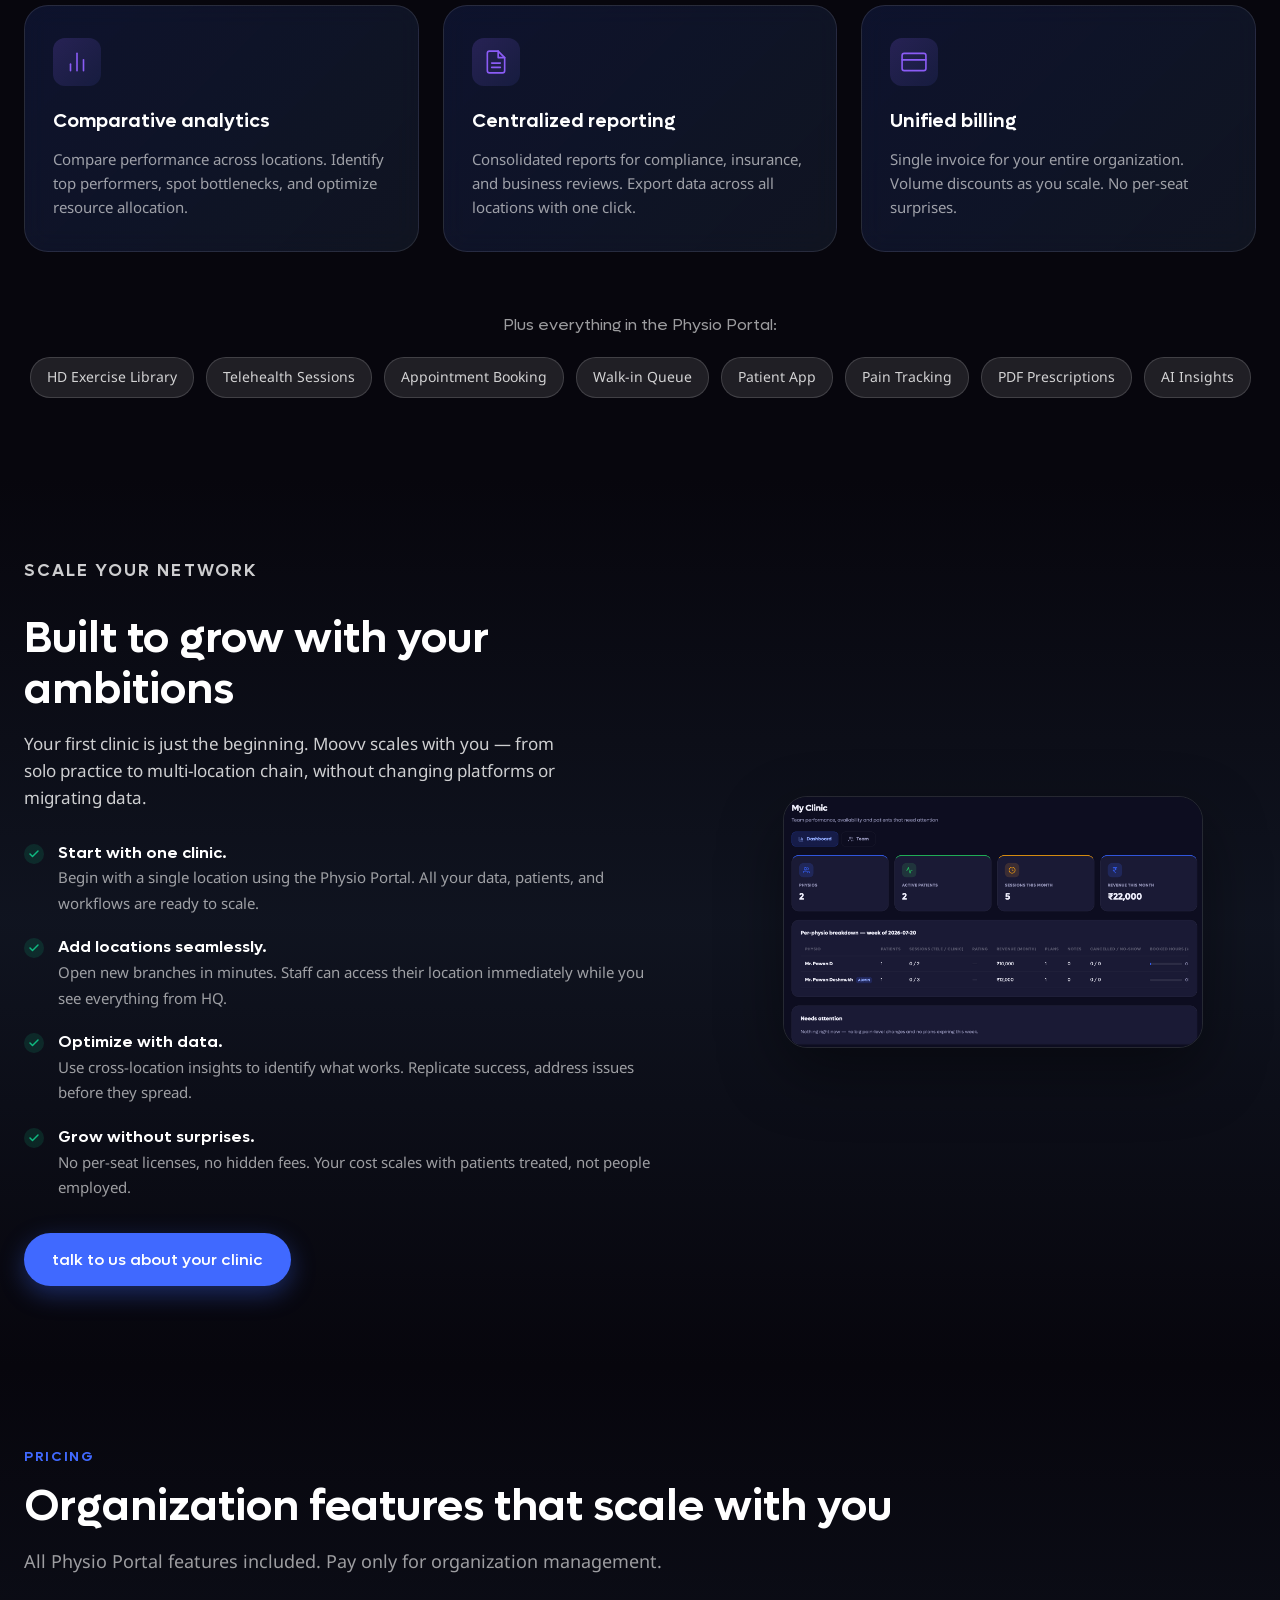
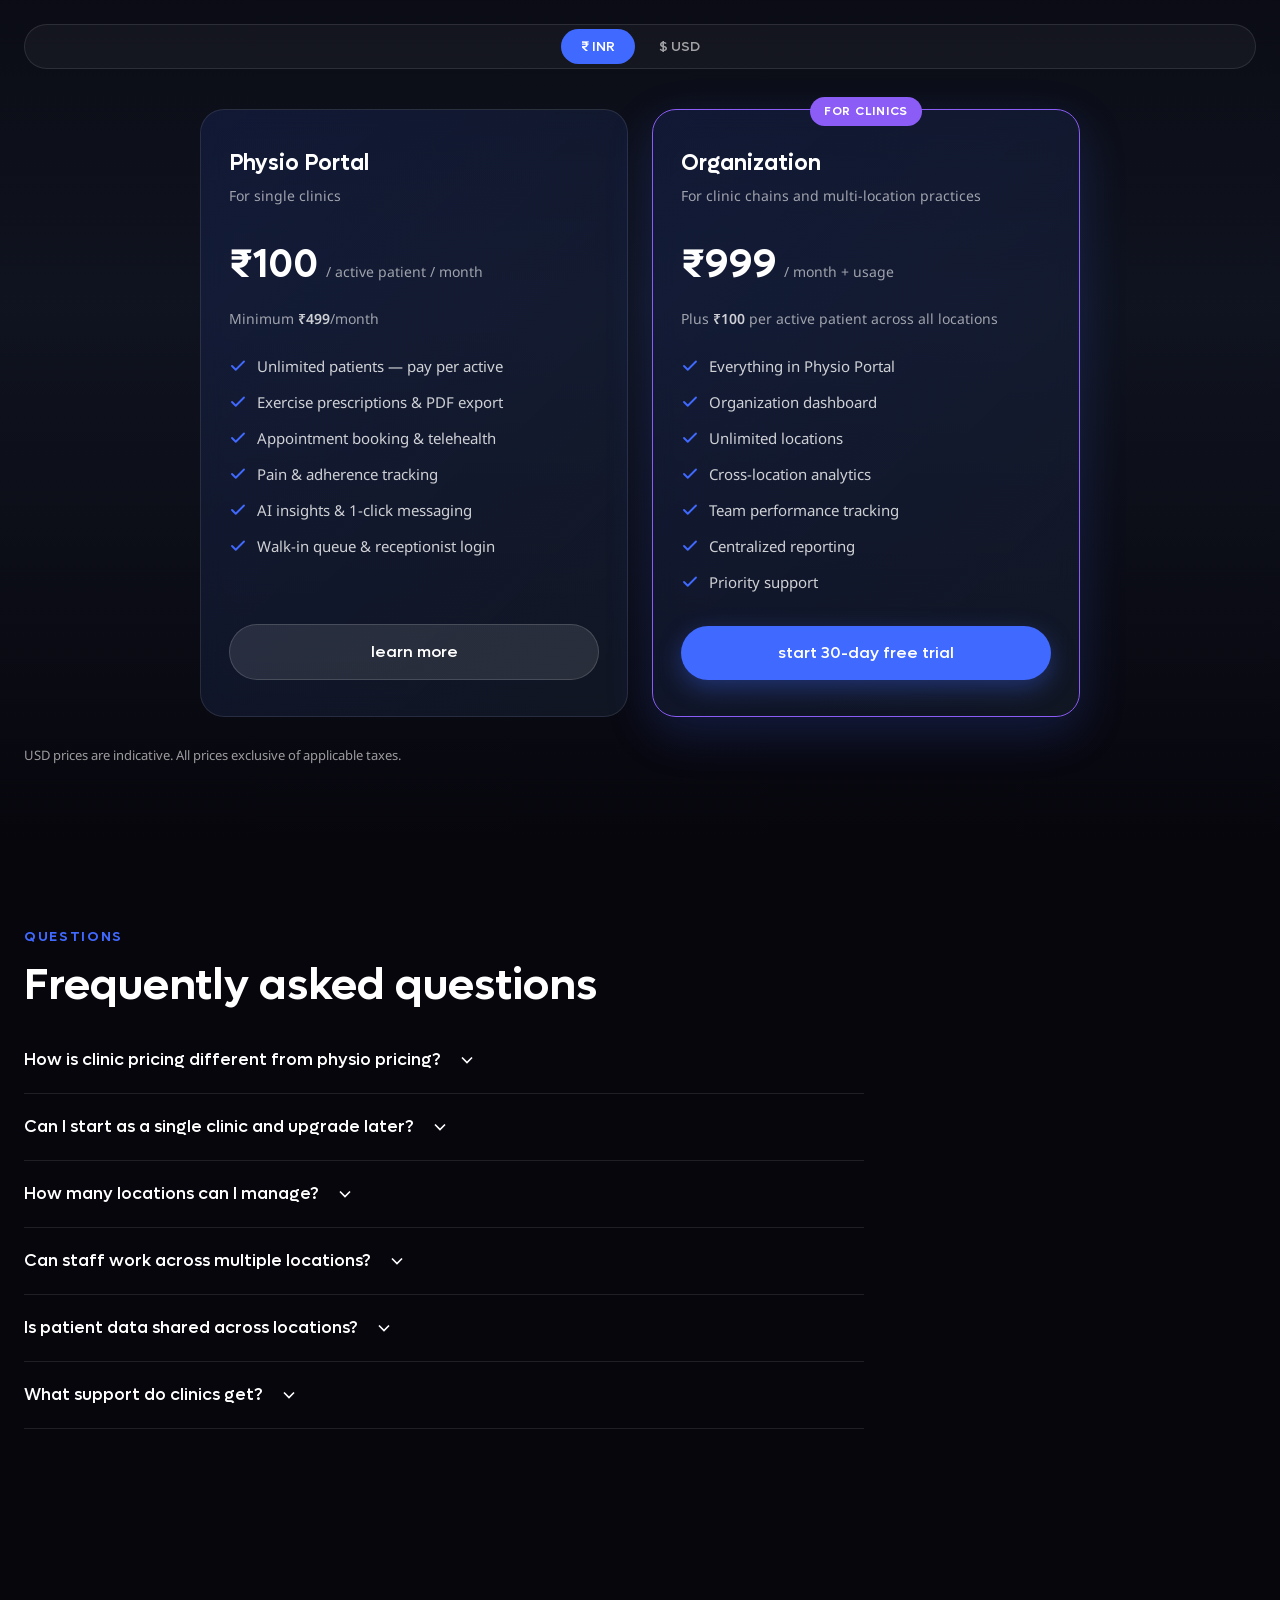
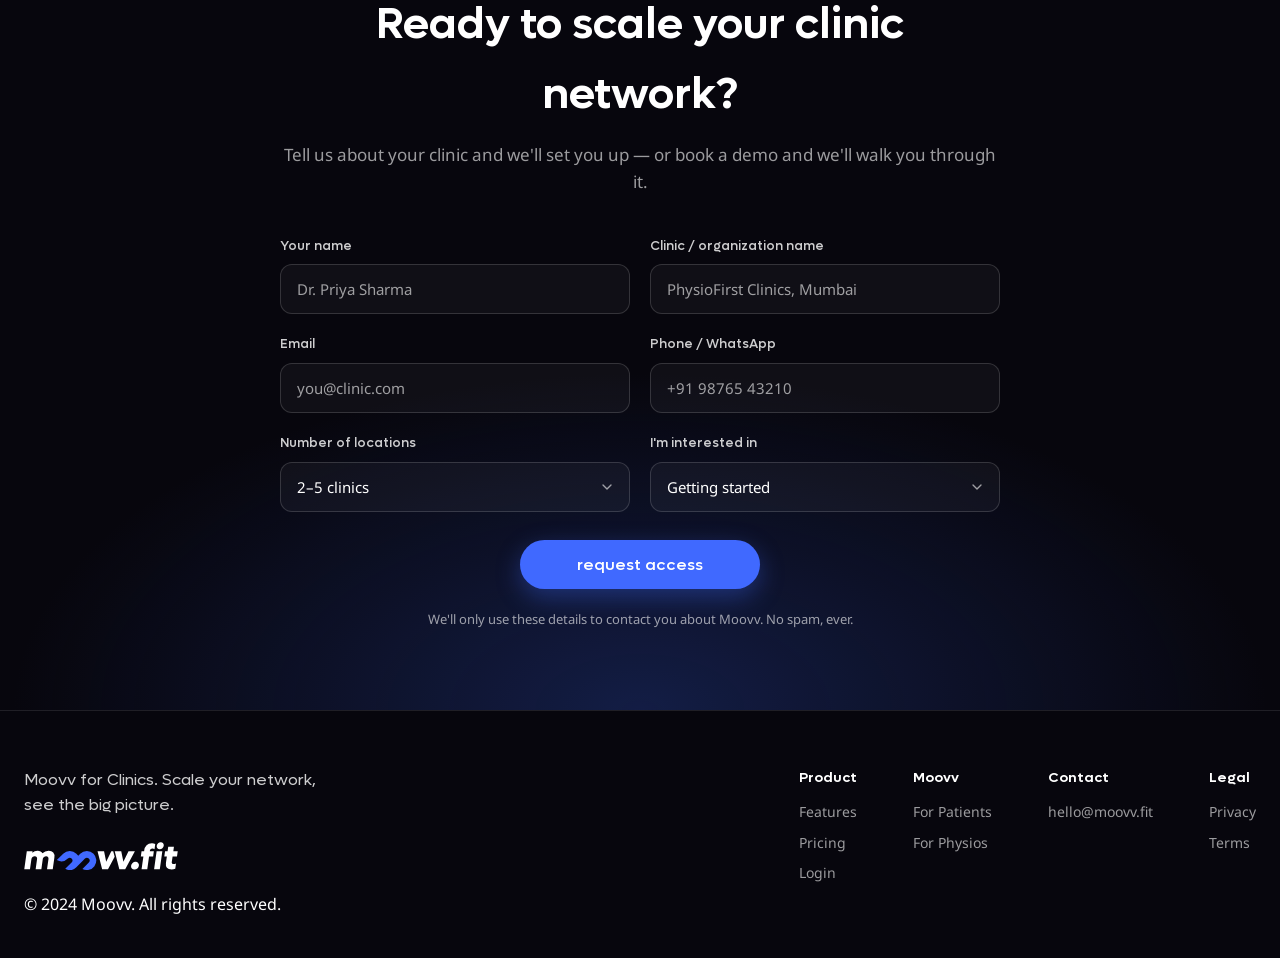
==== commit 3b7ba6ca: "fix: add account-deletion page for Play Store, update clinic login URL" ====
--- a/for-clinics/index.html
+++ b/for-clinics/index.html
@@ -124,7 +124,7 @@
         <li><a href="#scale">Scale your network</a></li>
         <li><a href="#pricing">Pricing</a></li>
         <li><a href="#faq">FAQ</a></li>
-        <li><a href="https://physio.moovv.fit/login" class="nav-login" rel="noopener noreferrer">Login</a></li>
+        <li><a href="https://clinic.moovv.fit/login" class="nav-login" rel="noopener noreferrer">Login</a></li>
       </ul>
 
       <a href="#get-started" class="btn-nav-cta">get started — free</a>
@@ -543,7 +543,7 @@
             <h4>Product</h4>
             <a href="#features">Features</a>
             <a href="#pricing">Pricing</a>
-            <a href="https://physio.moovv.fit/login" rel="noopener noreferrer">Login</a>
+            <a href="https://clinic.moovv.fit/login" rel="noopener noreferrer">Login</a>
           </div>
           <div class="footer-column">
             <h4>Moovv</h4>
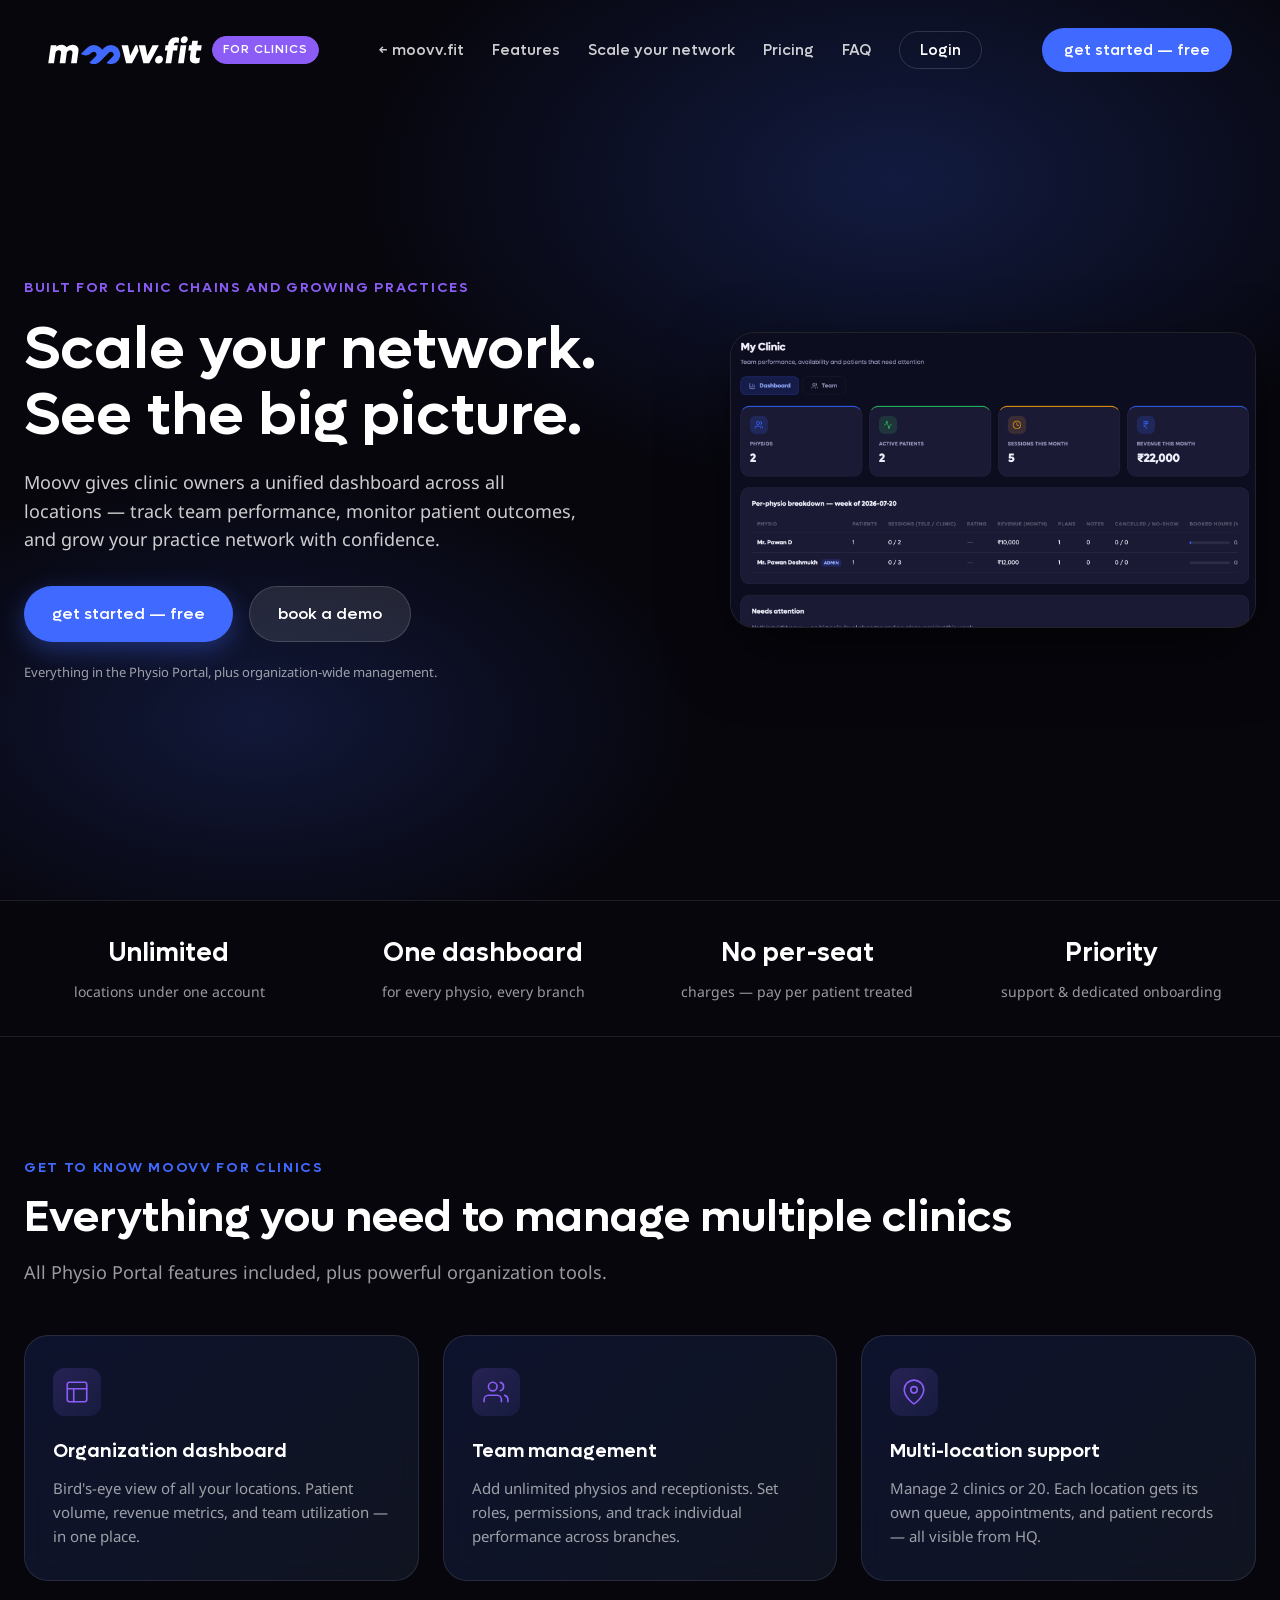
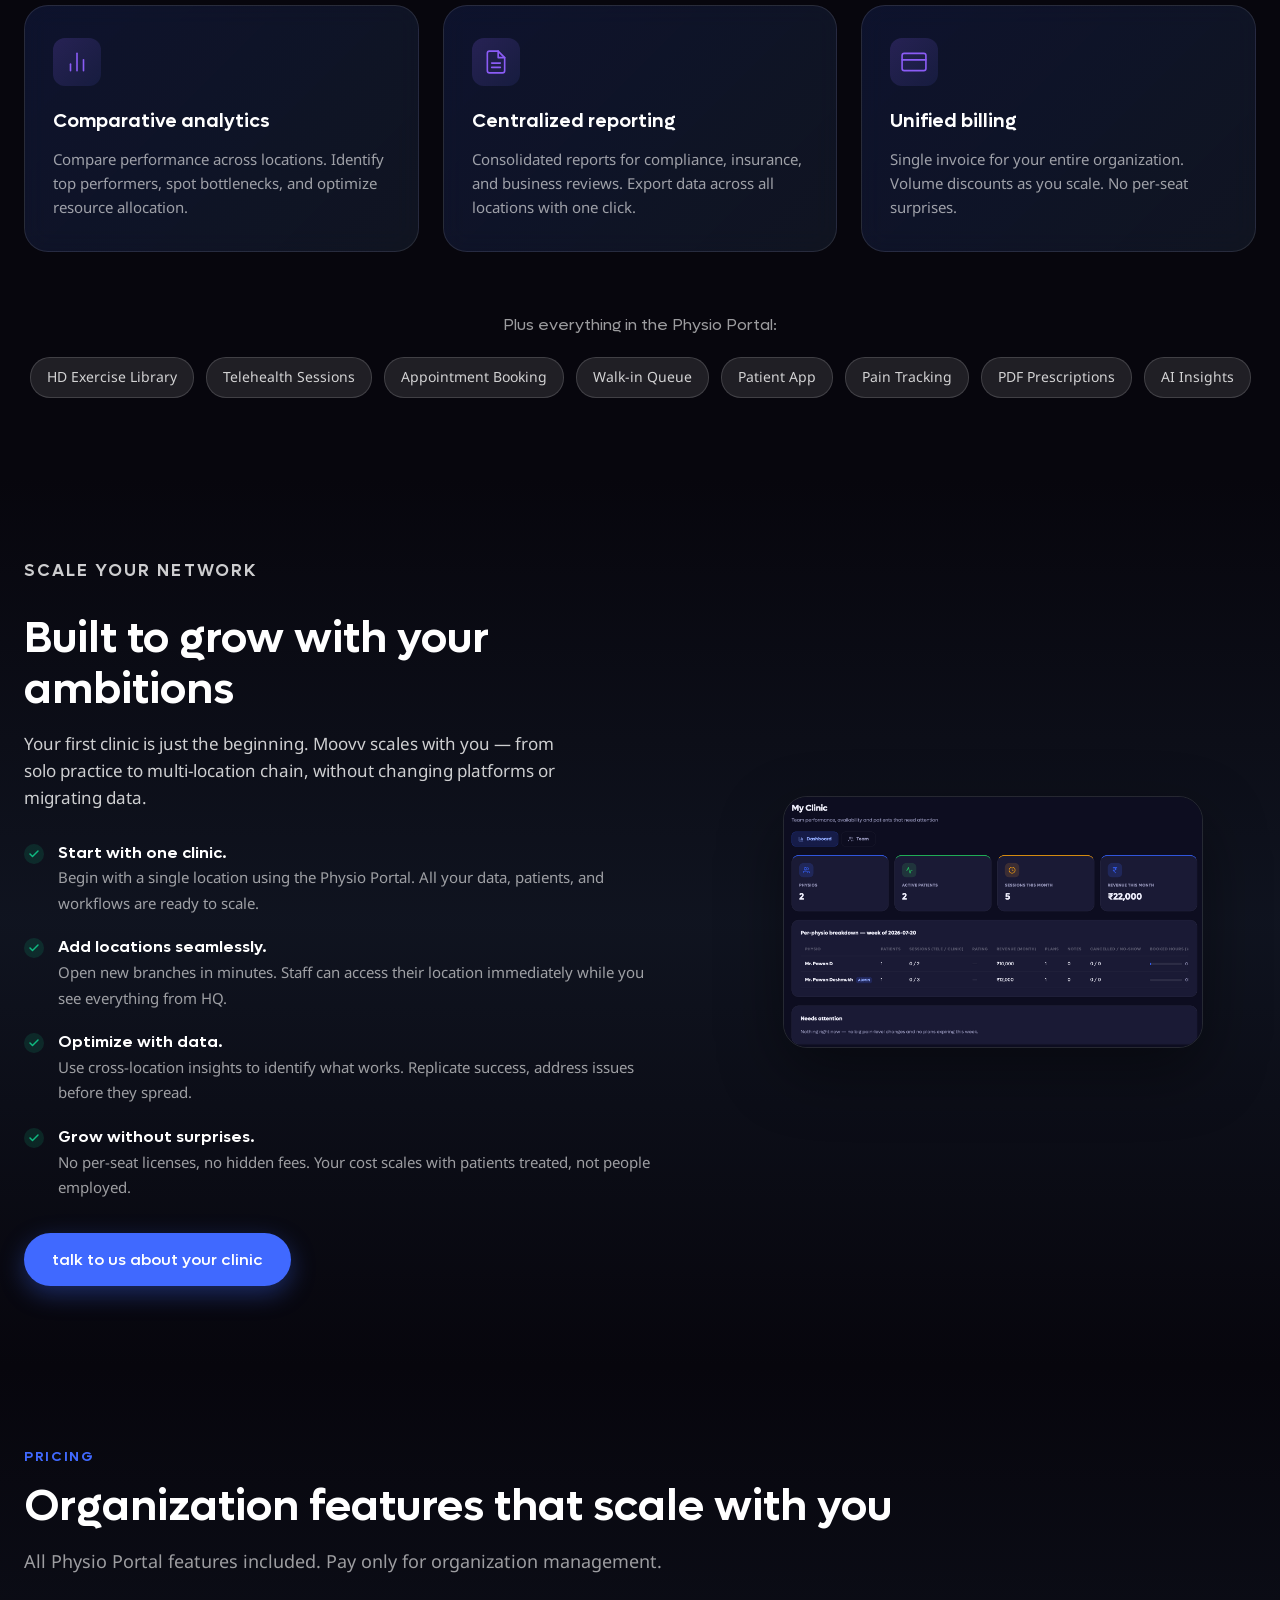
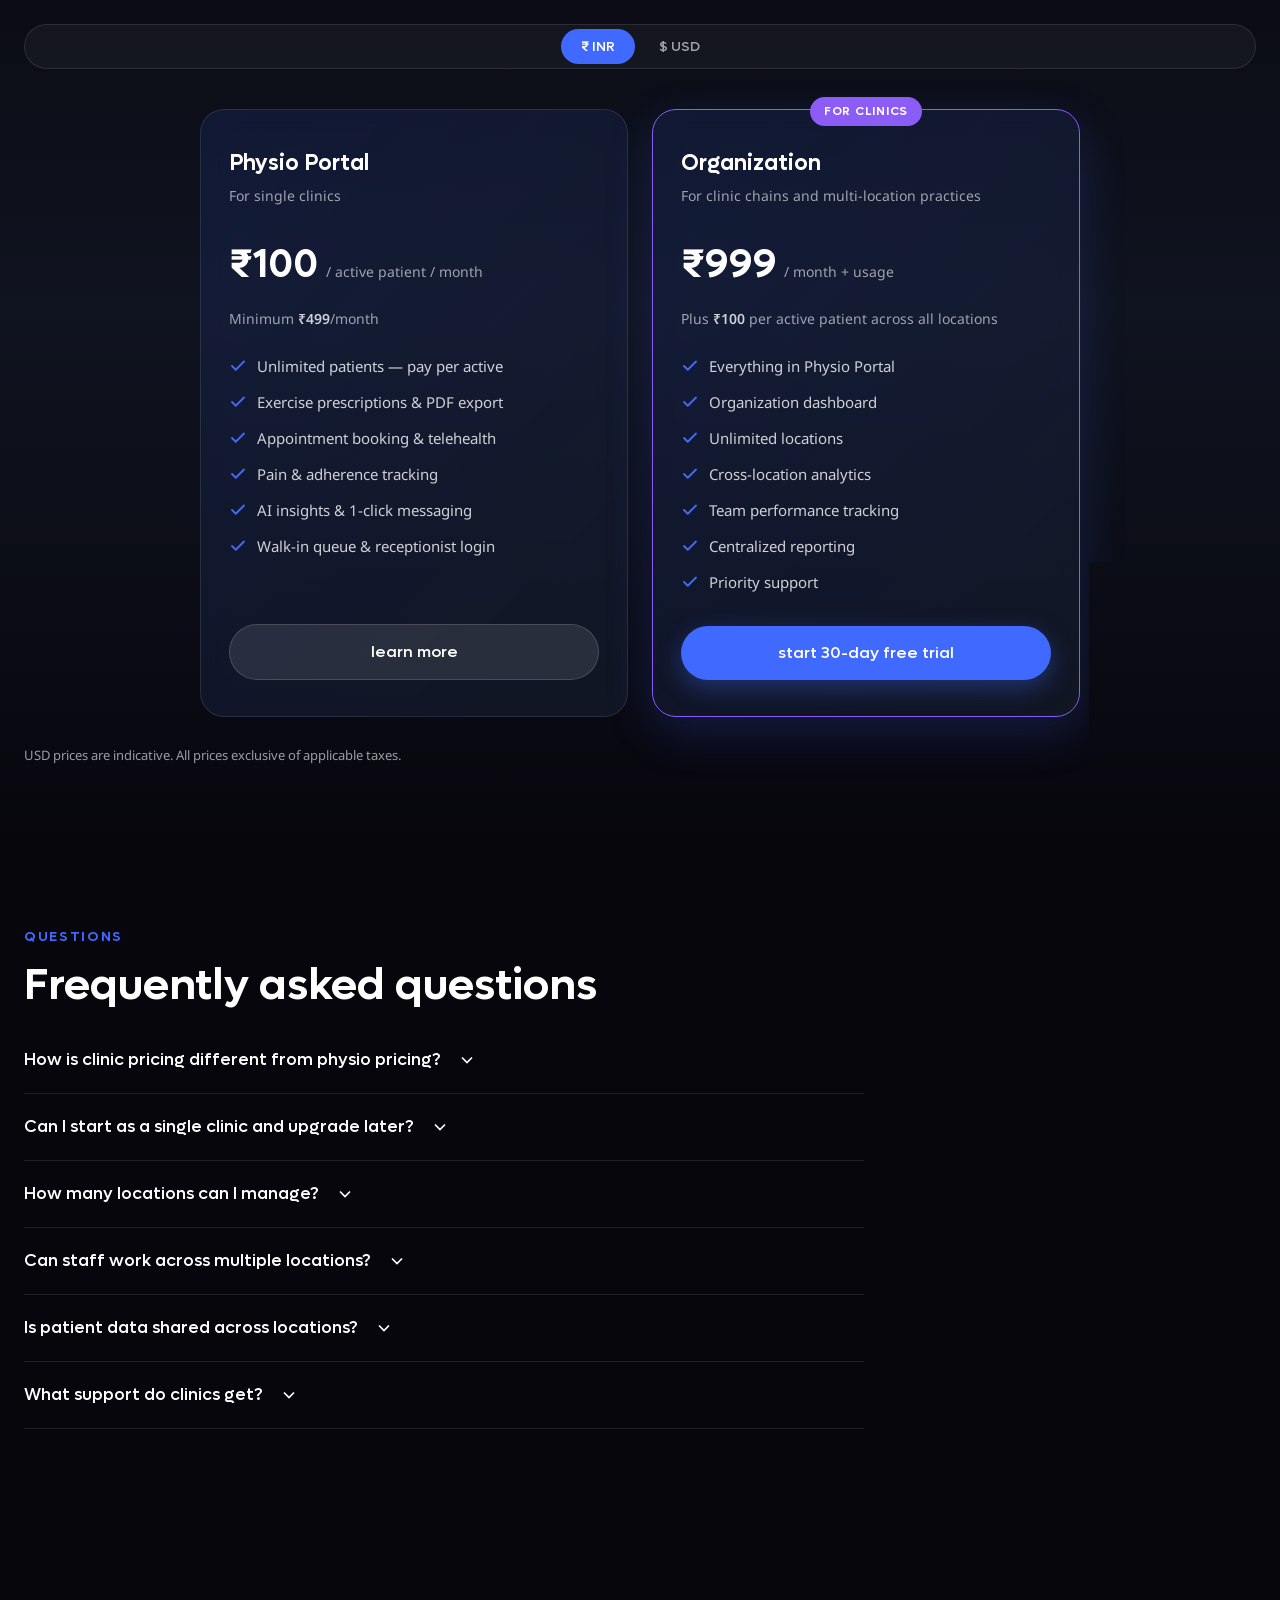
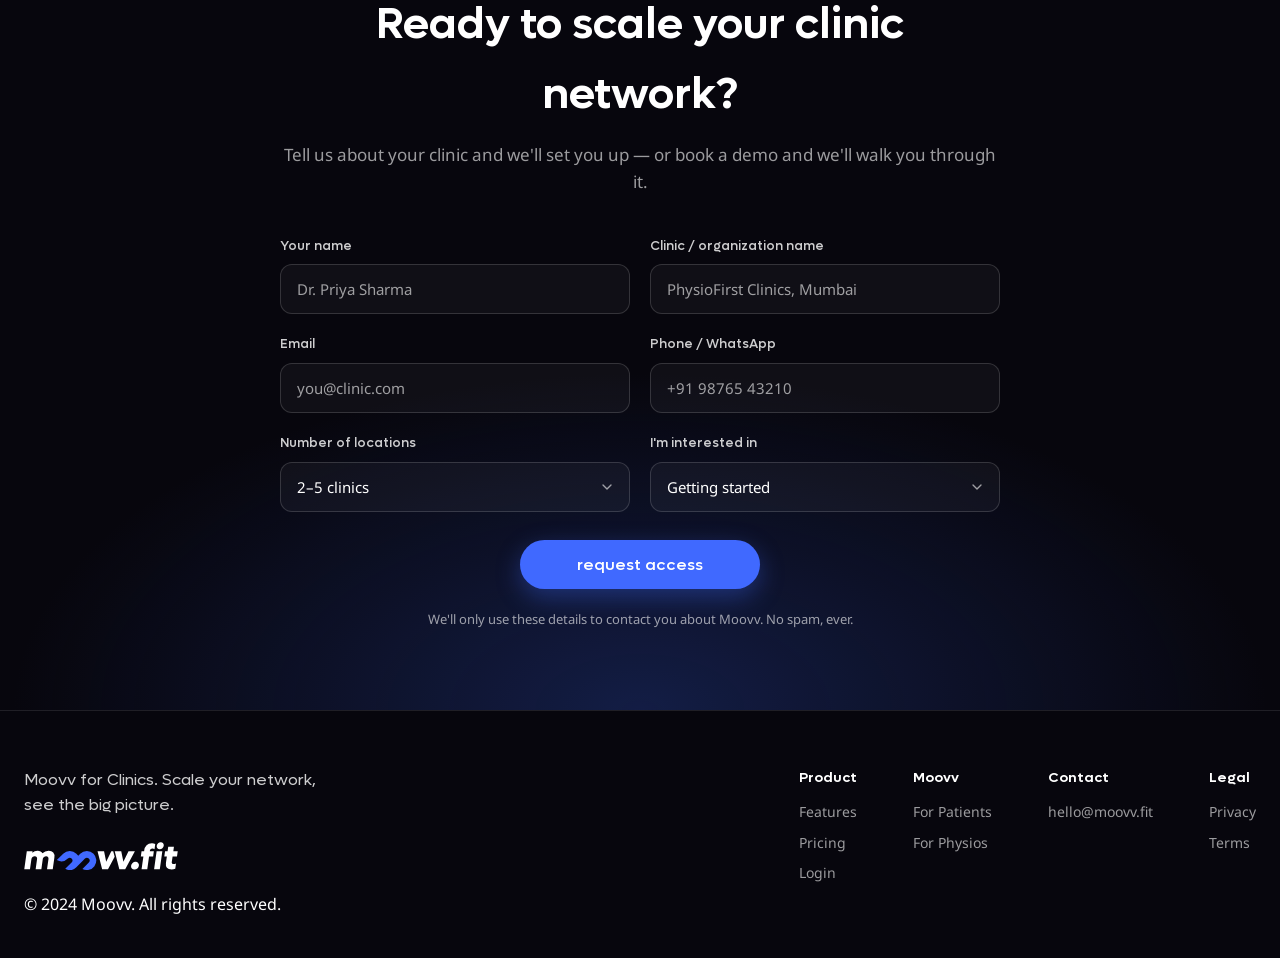
==== commit 0bf0cb85: "feat(for-clinics): add privacy and terms pages for clinic branding" ====
--- a/for-clinics/index.html
+++ b/for-clinics/index.html
@@ -556,8 +556,8 @@
           </div>
           <div class="footer-column">
             <h4>Legal</h4>
-            <a href="/for-physios/privacy">Privacy</a>
-            <a href="/for-physios/terms">Terms</a>
+            <a href="privacy.html">Privacy</a>
+            <a href="terms.html">Terms</a>
           </div>
         </div>
       </div>
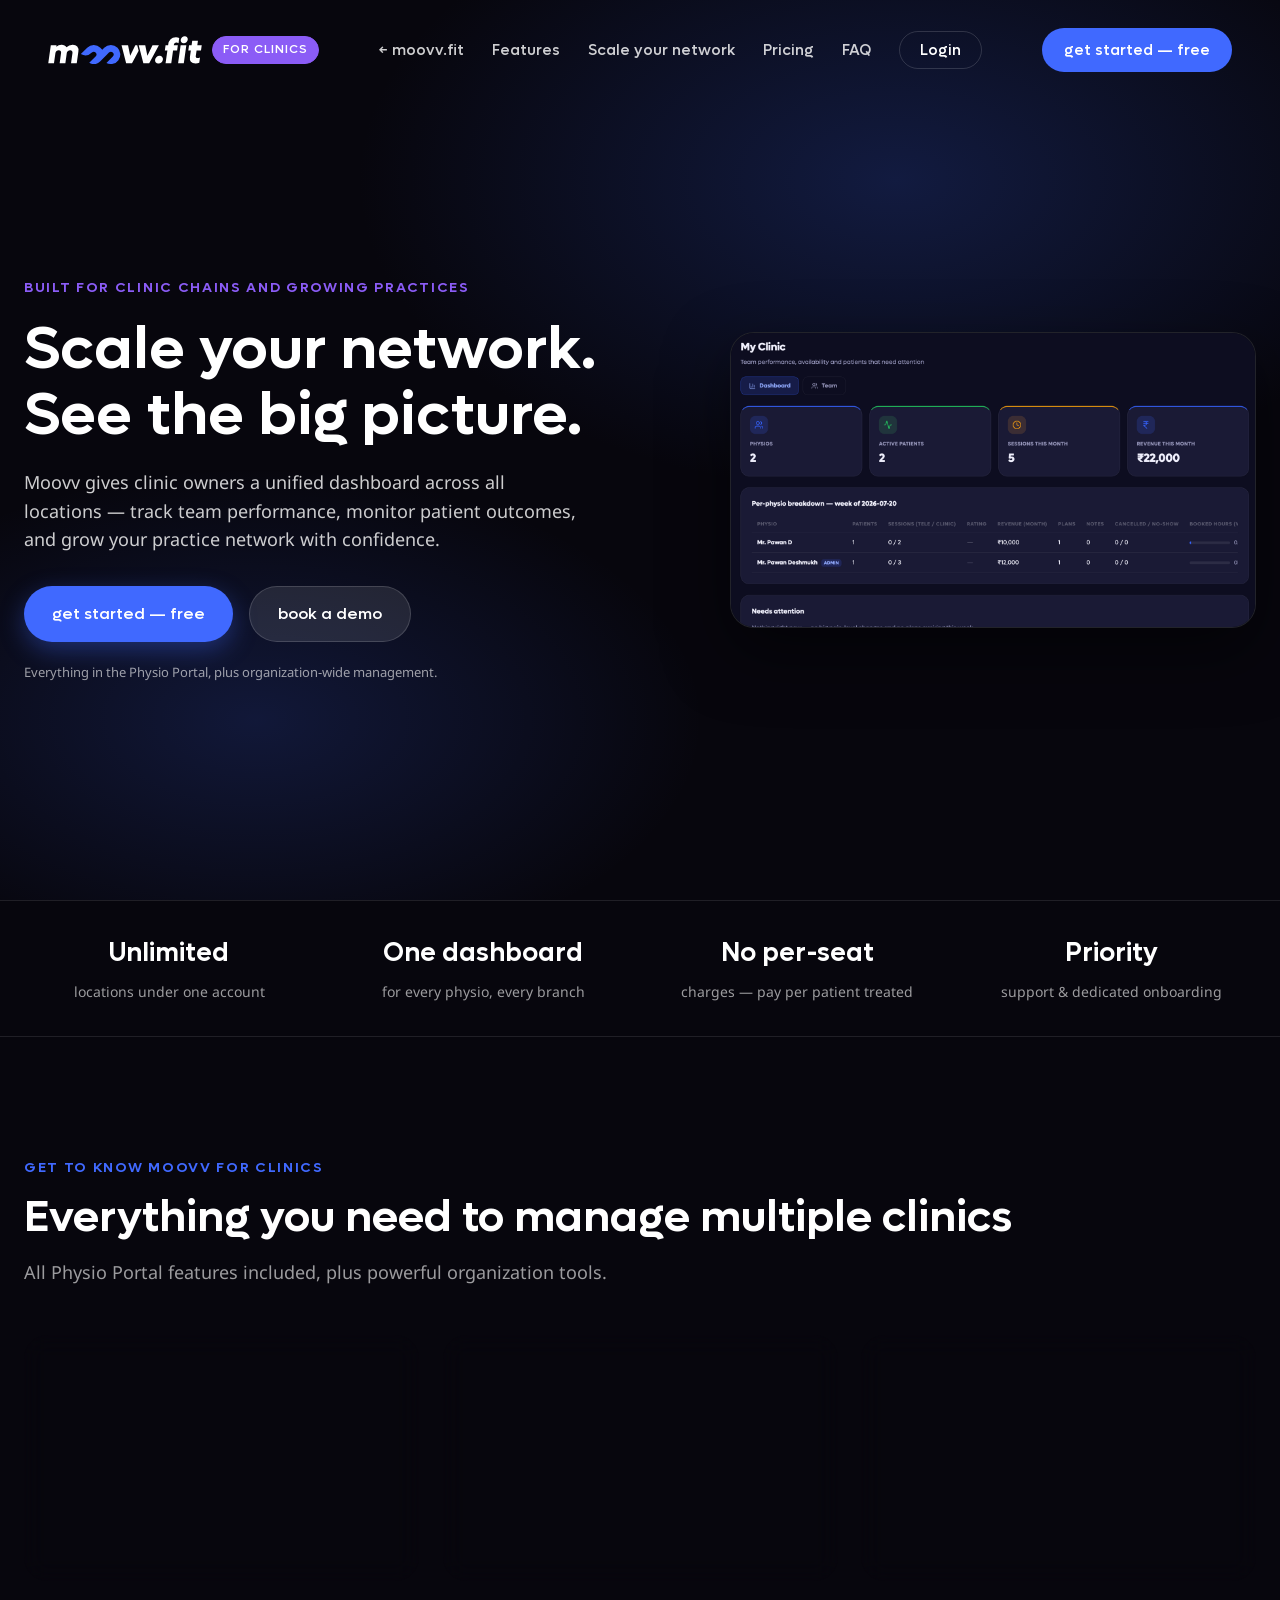
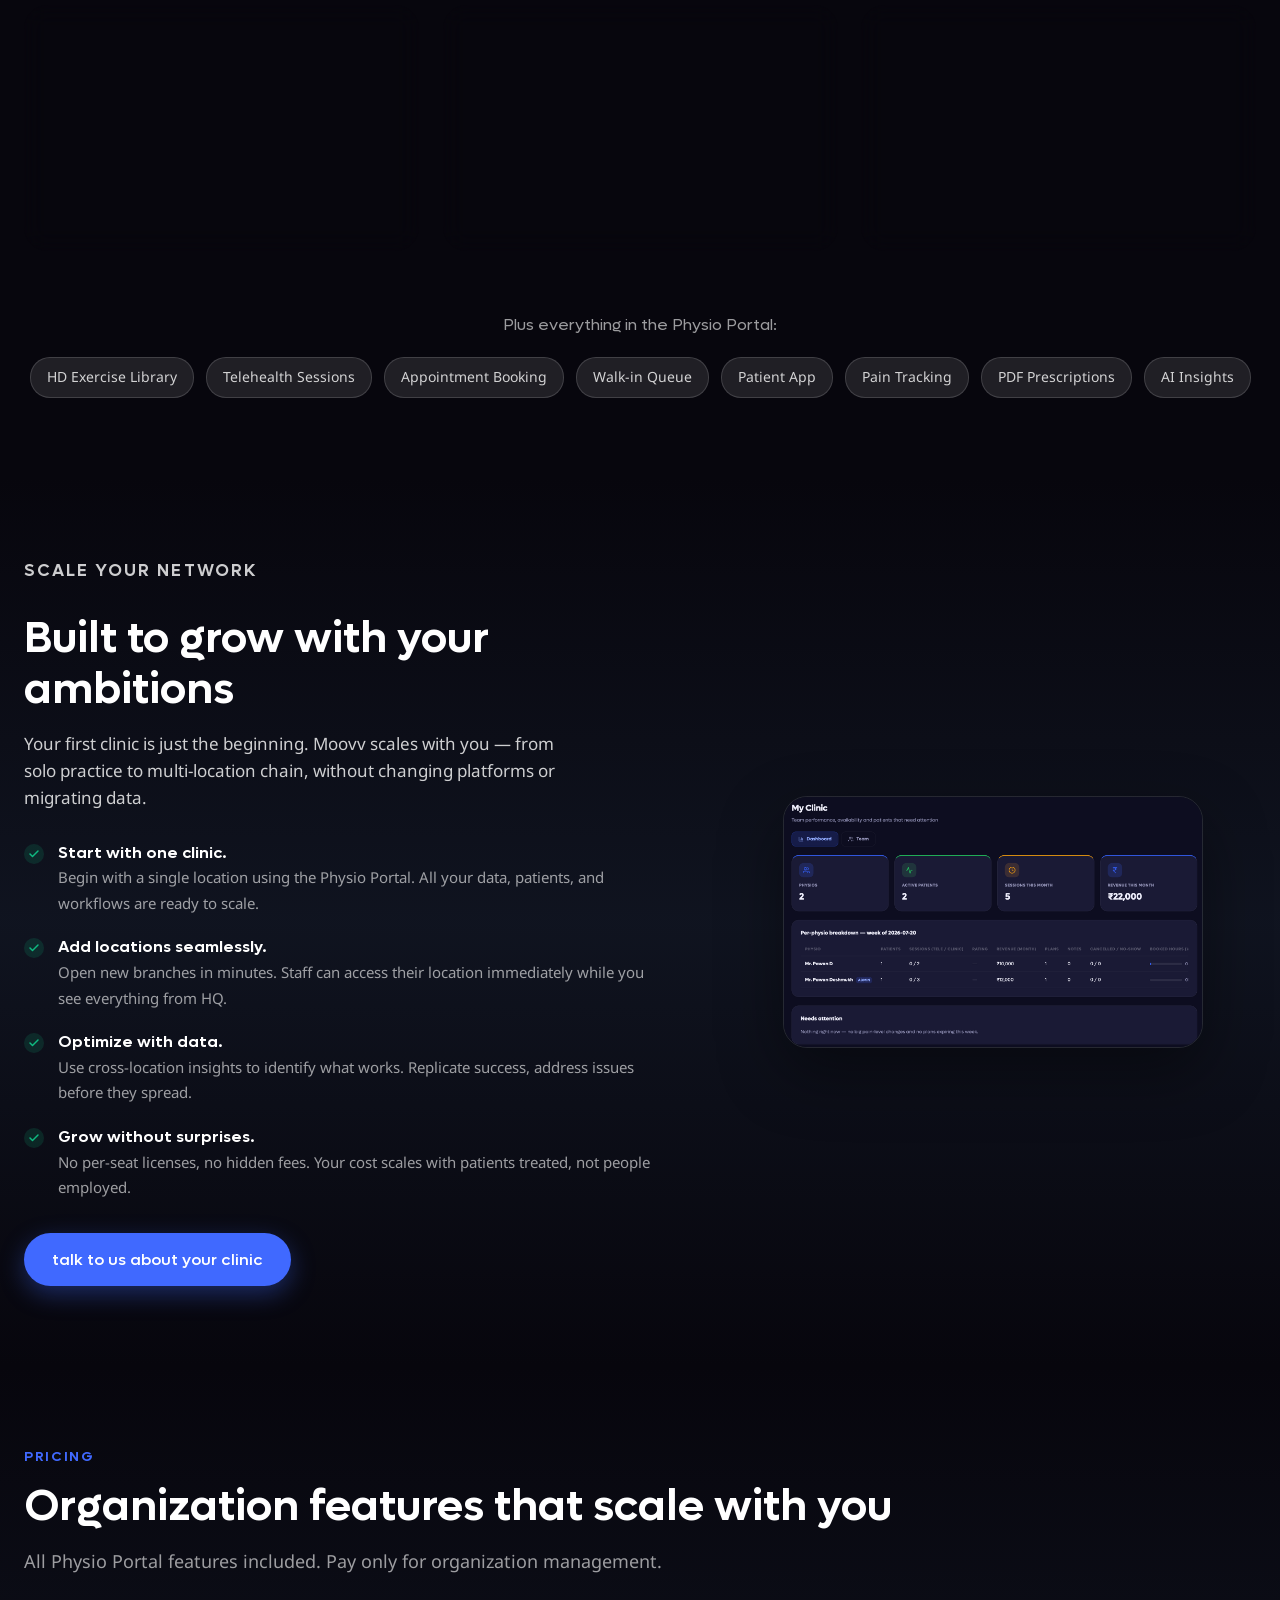
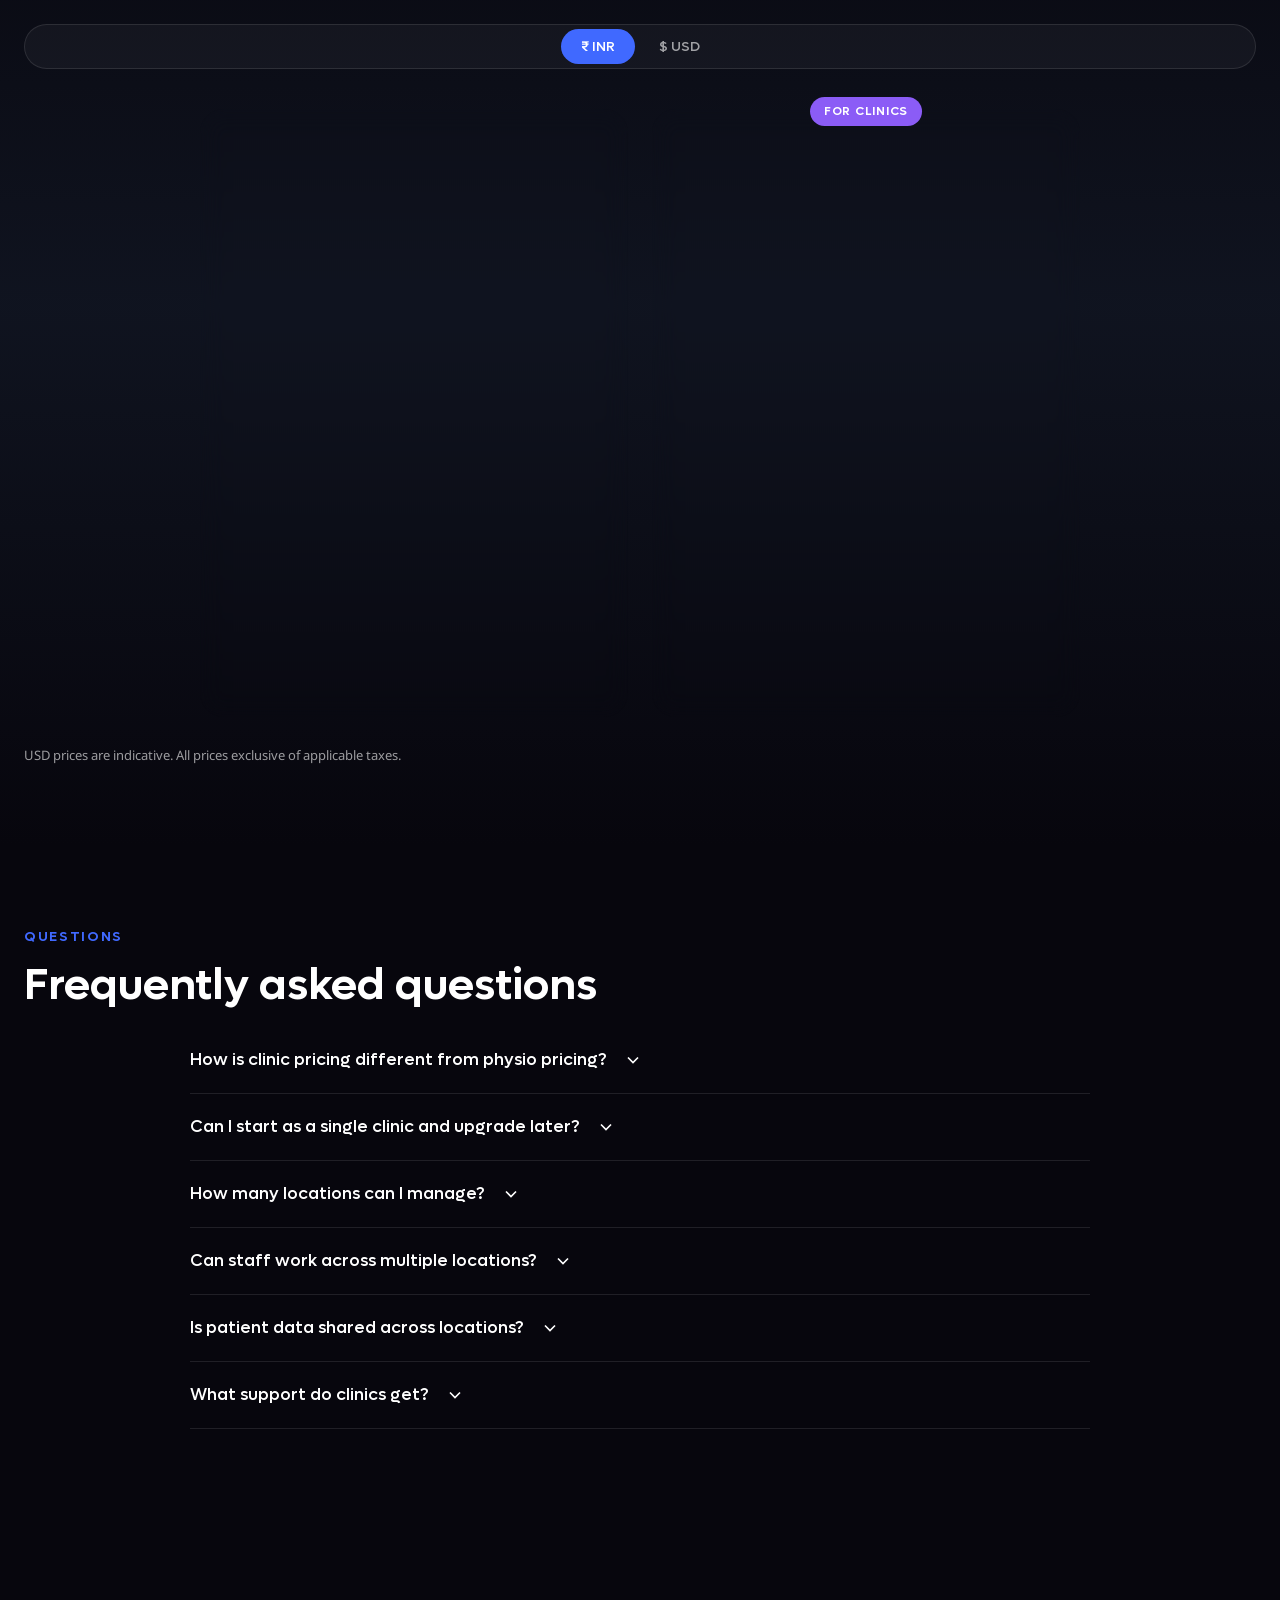
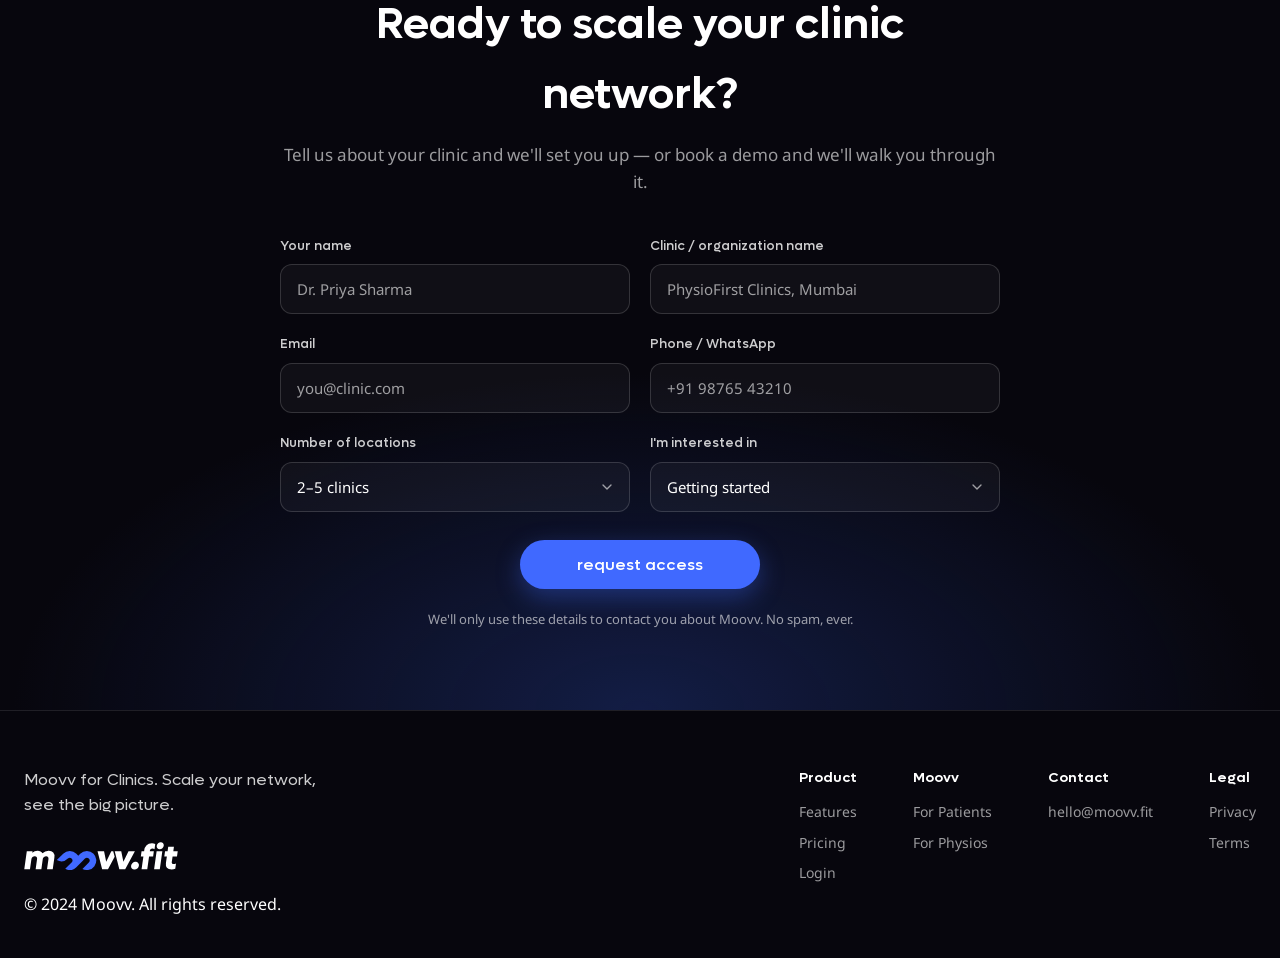
==== commit 4c1a72d8: "fix: update physio and clinic login links to unified auth URLs" ====
--- a/for-clinics/index.html
+++ b/for-clinics/index.html
@@ -124,7 +124,7 @@
         <li><a href="#scale">Scale your network</a></li>
         <li><a href="#pricing">Pricing</a></li>
         <li><a href="#faq">FAQ</a></li>
-        <li><a href="https://clinic.moovv.fit/login" class="nav-login" rel="noopener noreferrer">Login</a></li>
+        <li><a href="https://app.moovv.fit/clinic" class="nav-login" rel="noopener noreferrer">Login</a></li>
       </ul>
 
       <a href="#get-started" class="btn-nav-cta">get started — free</a>
@@ -543,7 +543,7 @@
             <h4>Product</h4>
             <a href="#features">Features</a>
             <a href="#pricing">Pricing</a>
-            <a href="https://clinic.moovv.fit/login" rel="noopener noreferrer">Login</a>
+            <a href="https://app.moovv.fit/clinic" rel="noopener noreferrer">Login</a>
           </div>
           <div class="footer-column">
             <h4>Moovv</h4>
--- a/for-clinics/css/styles.css
+++ b/for-clinics/css/styles.css
@@ -1180,7 +1180,8 @@
 }
 
 .faq-list {
-  max-width: 840px;
+  max-width: 900px;
+  margin: 0 auto;
 }
 
 .faq-item {
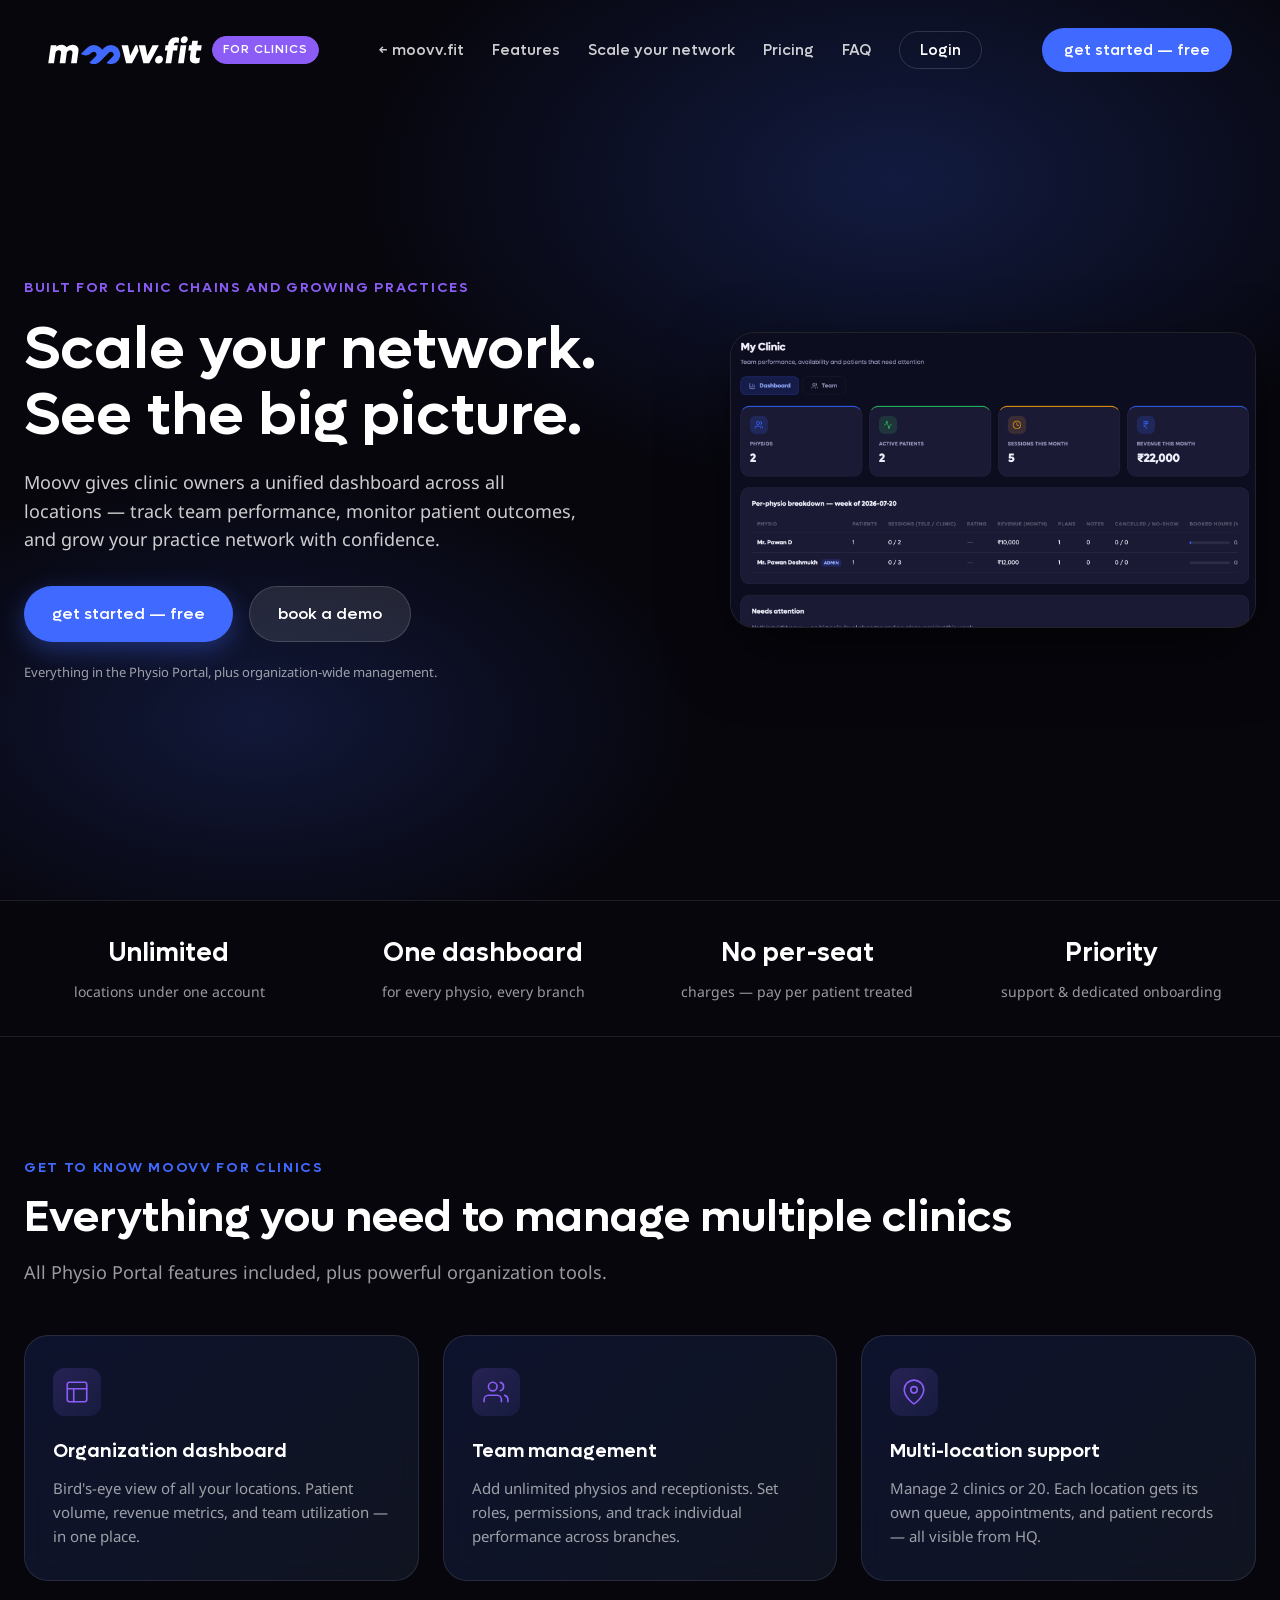
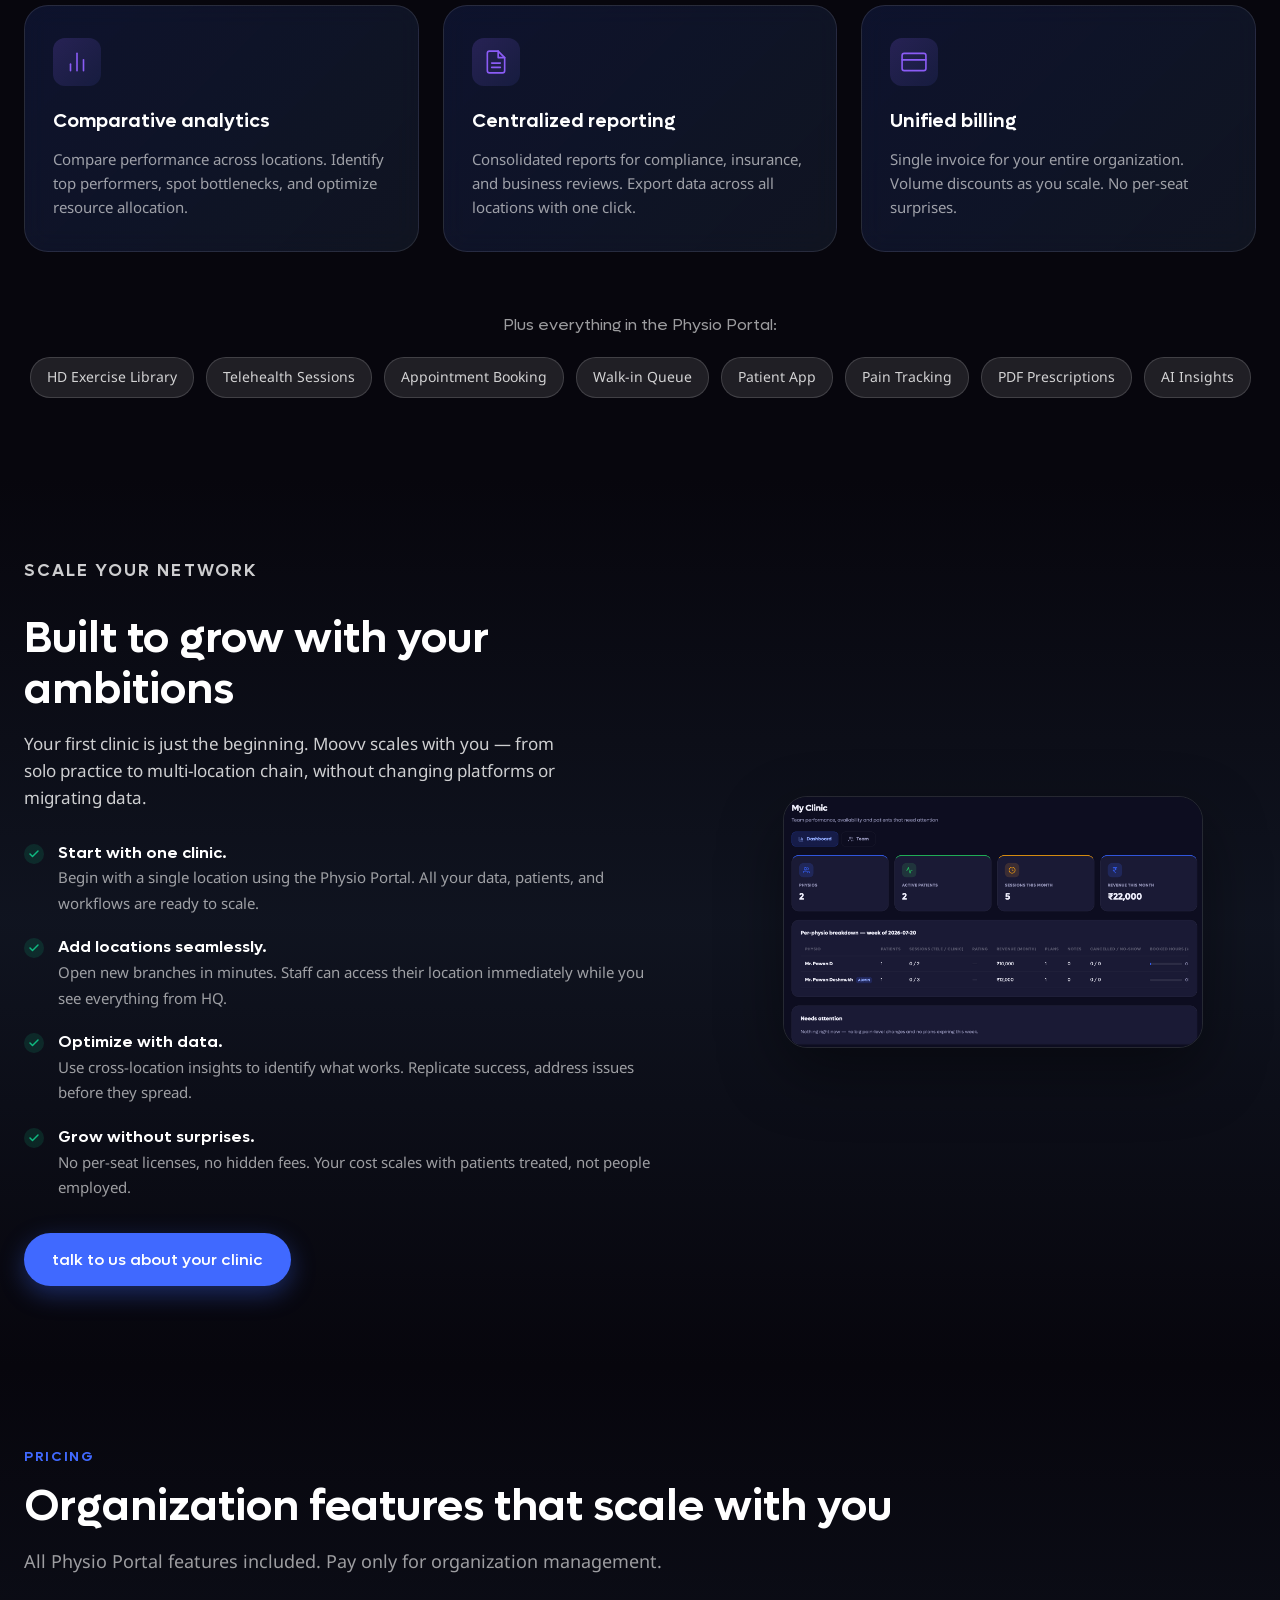
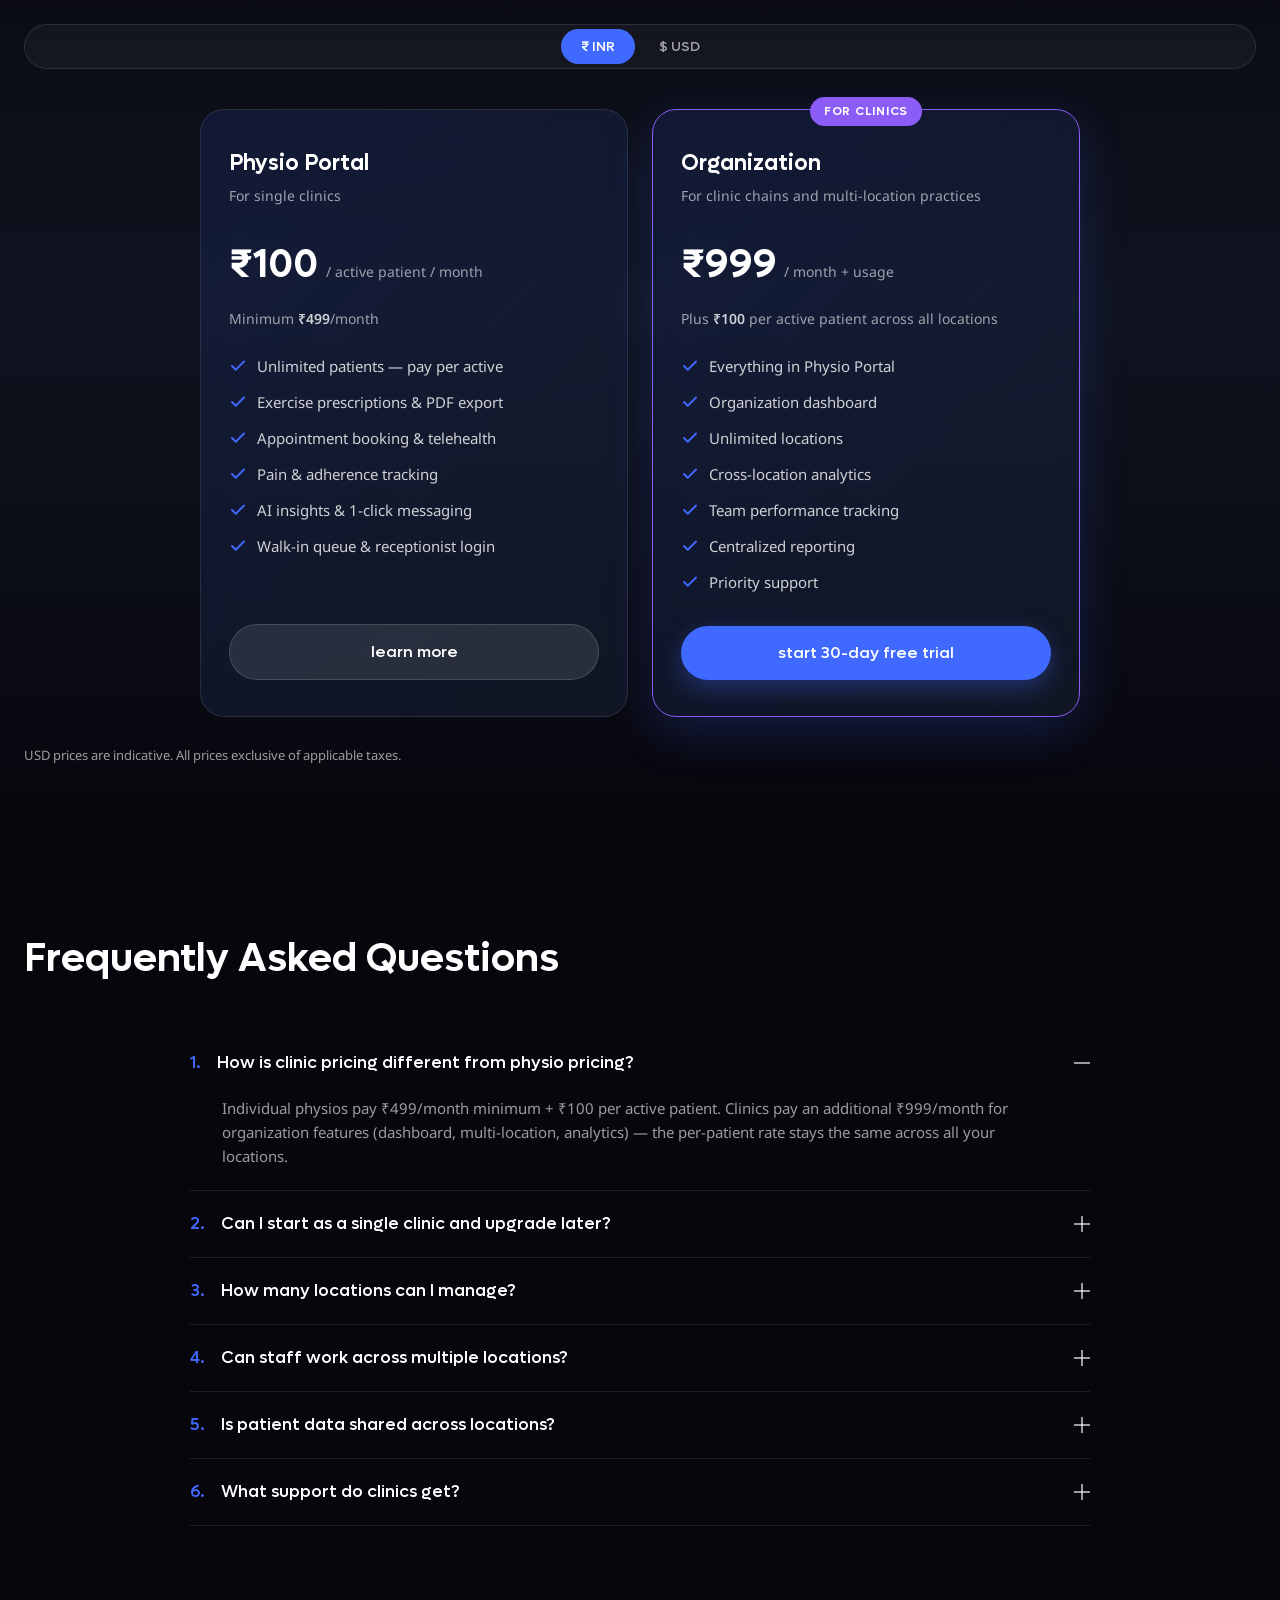
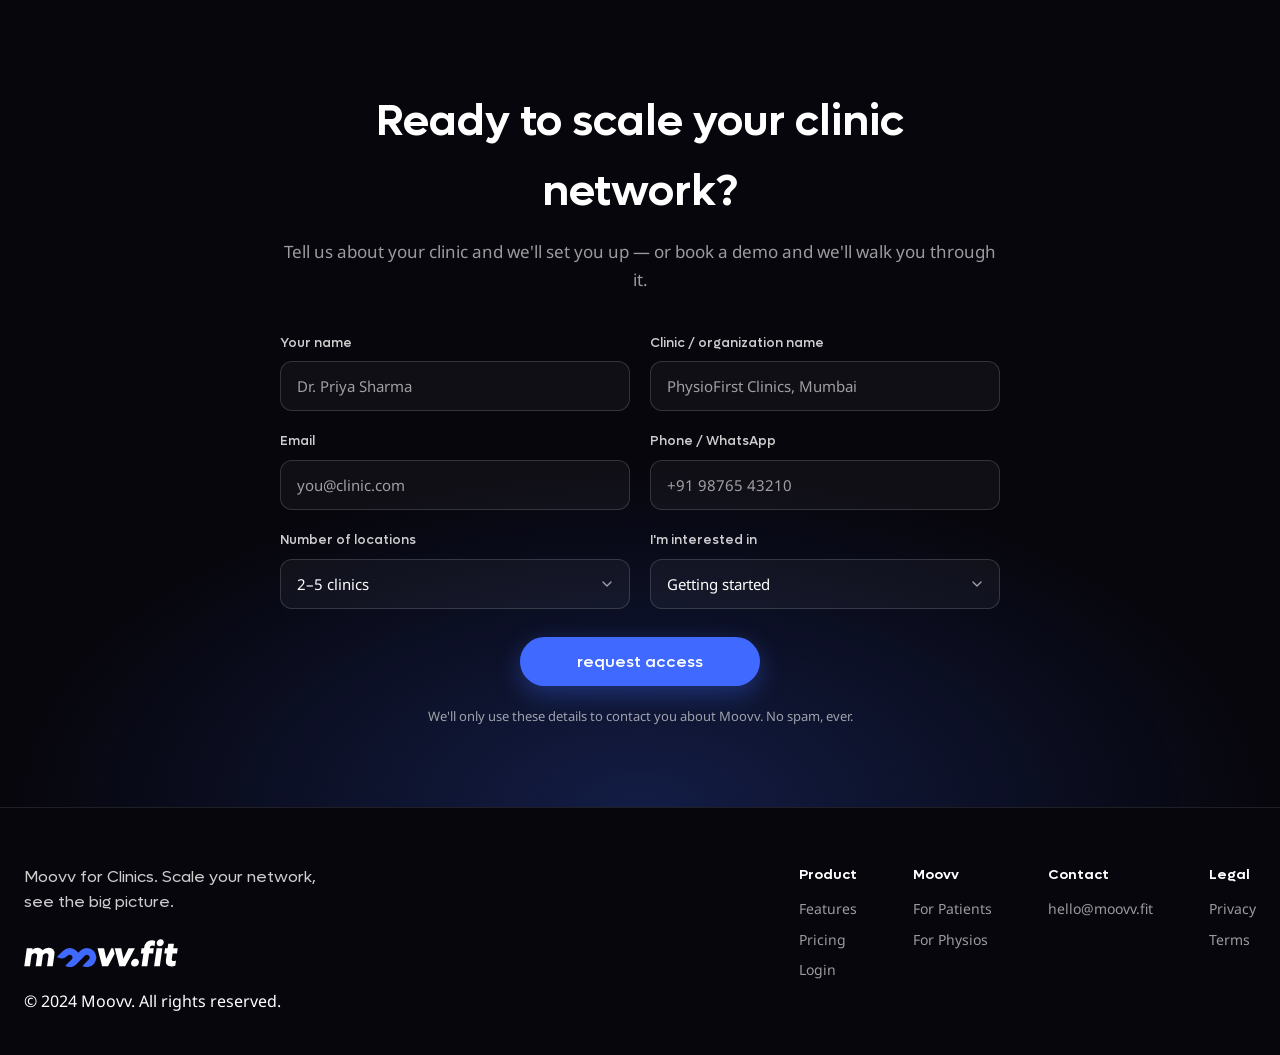
==== commit 264fa736: "feat: unified auth links + clinic FAQ fix + cleanup docs" ====
--- a/for-clinics/index.html
+++ b/for-clinics/index.html
@@ -383,16 +383,14 @@
   <!-- FAQ Section -->
   <section class="faq" id="faq">
     <div class="container">
-      <p class="section-eyebrow">Questions</p>
-      <h2 class="section-title">Frequently asked questions</h2>
+      <h2 class="faq-title">Frequently Asked Questions</h2>
 
       <div class="faq-list">
-        <div class="faq-item">
-          <button class="faq-question" aria-expanded="false">
-            <span>How is clinic pricing different from physio pricing?</span>
-            <svg class="faq-chevron" viewBox="0 0 24 24" fill="none" stroke="currentColor" stroke-width="2">
-              <polyline points="6 9 12 15 18 9"></polyline>
-            </svg>
+        <div class="faq-item active">
+          <button class="faq-question" aria-expanded="true">
+            <span class="faq-number">1.</span>
+            <span class="faq-text">How is clinic pricing different from physio pricing?</span>
+            <span class="faq-icon"></span>
           </button>
           <div class="faq-answer">
             <p>Individual physios pay ₹499/month minimum + ₹100 per active patient. Clinics pay an additional ₹999/month for organization features (dashboard, multi-location, analytics) — the per-patient rate stays the same across all your locations.</p>
@@ -401,10 +399,9 @@
 
         <div class="faq-item">
           <button class="faq-question" aria-expanded="false">
-            <span>Can I start as a single clinic and upgrade later?</span>
-            <svg class="faq-chevron" viewBox="0 0 24 24" fill="none" stroke="currentColor" stroke-width="2">
-              <polyline points="6 9 12 15 18 9"></polyline>
-            </svg>
+            <span class="faq-number">2.</span>
+            <span class="faq-text">Can I start as a single clinic and upgrade later?</span>
+            <span class="faq-icon"></span>
           </button>
           <div class="faq-answer">
             <p>Absolutely. Start with the Physio Portal. When you're ready to add locations or need organization features, upgrade instantly. All your data carries over.</p>
@@ -413,10 +410,9 @@
 
         <div class="faq-item">
           <button class="faq-question" aria-expanded="false">
-            <span>How many locations can I manage?</span>
-            <svg class="faq-chevron" viewBox="0 0 24 24" fill="none" stroke="currentColor" stroke-width="2">
-              <polyline points="6 9 12 15 18 9"></polyline>
-            </svg>
+            <span class="faq-number">3.</span>
+            <span class="faq-text">How many locations can I manage?</span>
+            <span class="faq-icon"></span>
           </button>
           <div class="faq-answer">
             <p>Unlimited. Whether you have 2 clinics or 50, the organization fee stays at ₹999/month. You only pay more as your patient volume grows.</p>
@@ -425,10 +421,9 @@
 
         <div class="faq-item">
           <button class="faq-question" aria-expanded="false">
-            <span>Can staff work across multiple locations?</span>
-            <svg class="faq-chevron" viewBox="0 0 24 24" fill="none" stroke="currentColor" stroke-width="2">
-              <polyline points="6 9 12 15 18 9"></polyline>
-            </svg>
+            <span class="faq-number">4.</span>
+            <span class="faq-text">Can staff work across multiple locations?</span>
+            <span class="faq-icon"></span>
           </button>
           <div class="faq-answer">
             <p>Yes. Physios can be assigned to multiple branches and their schedules sync across locations. Receptionists can manage queues for any location they're permitted to access.</p>
@@ -437,10 +432,9 @@
 
         <div class="faq-item">
           <button class="faq-question" aria-expanded="false">
-            <span>Is patient data shared across locations?</span>
-            <svg class="faq-chevron" viewBox="0 0 24 24" fill="none" stroke="currentColor" stroke-width="2">
-              <polyline points="6 9 12 15 18 9"></polyline>
-            </svg>
+            <span class="faq-number">5.</span>
+            <span class="faq-text">Is patient data shared across locations?</span>
+            <span class="faq-icon"></span>
           </button>
           <div class="faq-answer">
             <p>Patient records are accessible at any location within your organization (with appropriate permissions). If a patient visits a different branch, their history is available to the treating physio.</p>
@@ -449,10 +443,9 @@
 
         <div class="faq-item">
           <button class="faq-question" aria-expanded="false">
-            <span>What support do clinics get?</span>
-            <svg class="faq-chevron" viewBox="0 0 24 24" fill="none" stroke="currentColor" stroke-width="2">
-              <polyline points="6 9 12 15 18 9"></polyline>
-            </svg>
+            <span class="faq-number">6.</span>
+            <span class="faq-text">What support do clinics get?</span>
+            <span class="faq-icon"></span>
           </button>
           <div class="faq-answer">
             <p>Organization accounts include priority support with faster response times, dedicated onboarding for new locations, and quarterly business reviews on request.</p>
--- a/for-clinics/css/styles.css
+++ b/for-clinics/css/styles.css
@@ -1580,18 +1580,6 @@
   justify-content: center;
 }
 
-/* FAQ chevron rotation */
-.faq-chevron {
-  width: 20px;
-  height: 20px;
-  flex-shrink: 0;
-  transition: transform 0.25s ease;
-}
-
-.faq-item.active .faq-chevron {
-  transform: rotate(180deg);
-}
-
 /* Panel icons */
 .panel-icon.clinic {
   background: linear-gradient(135deg, rgba(139, 92, 246, 0.2) 0%, rgba(99, 102, 241, 0.1) 100%);
